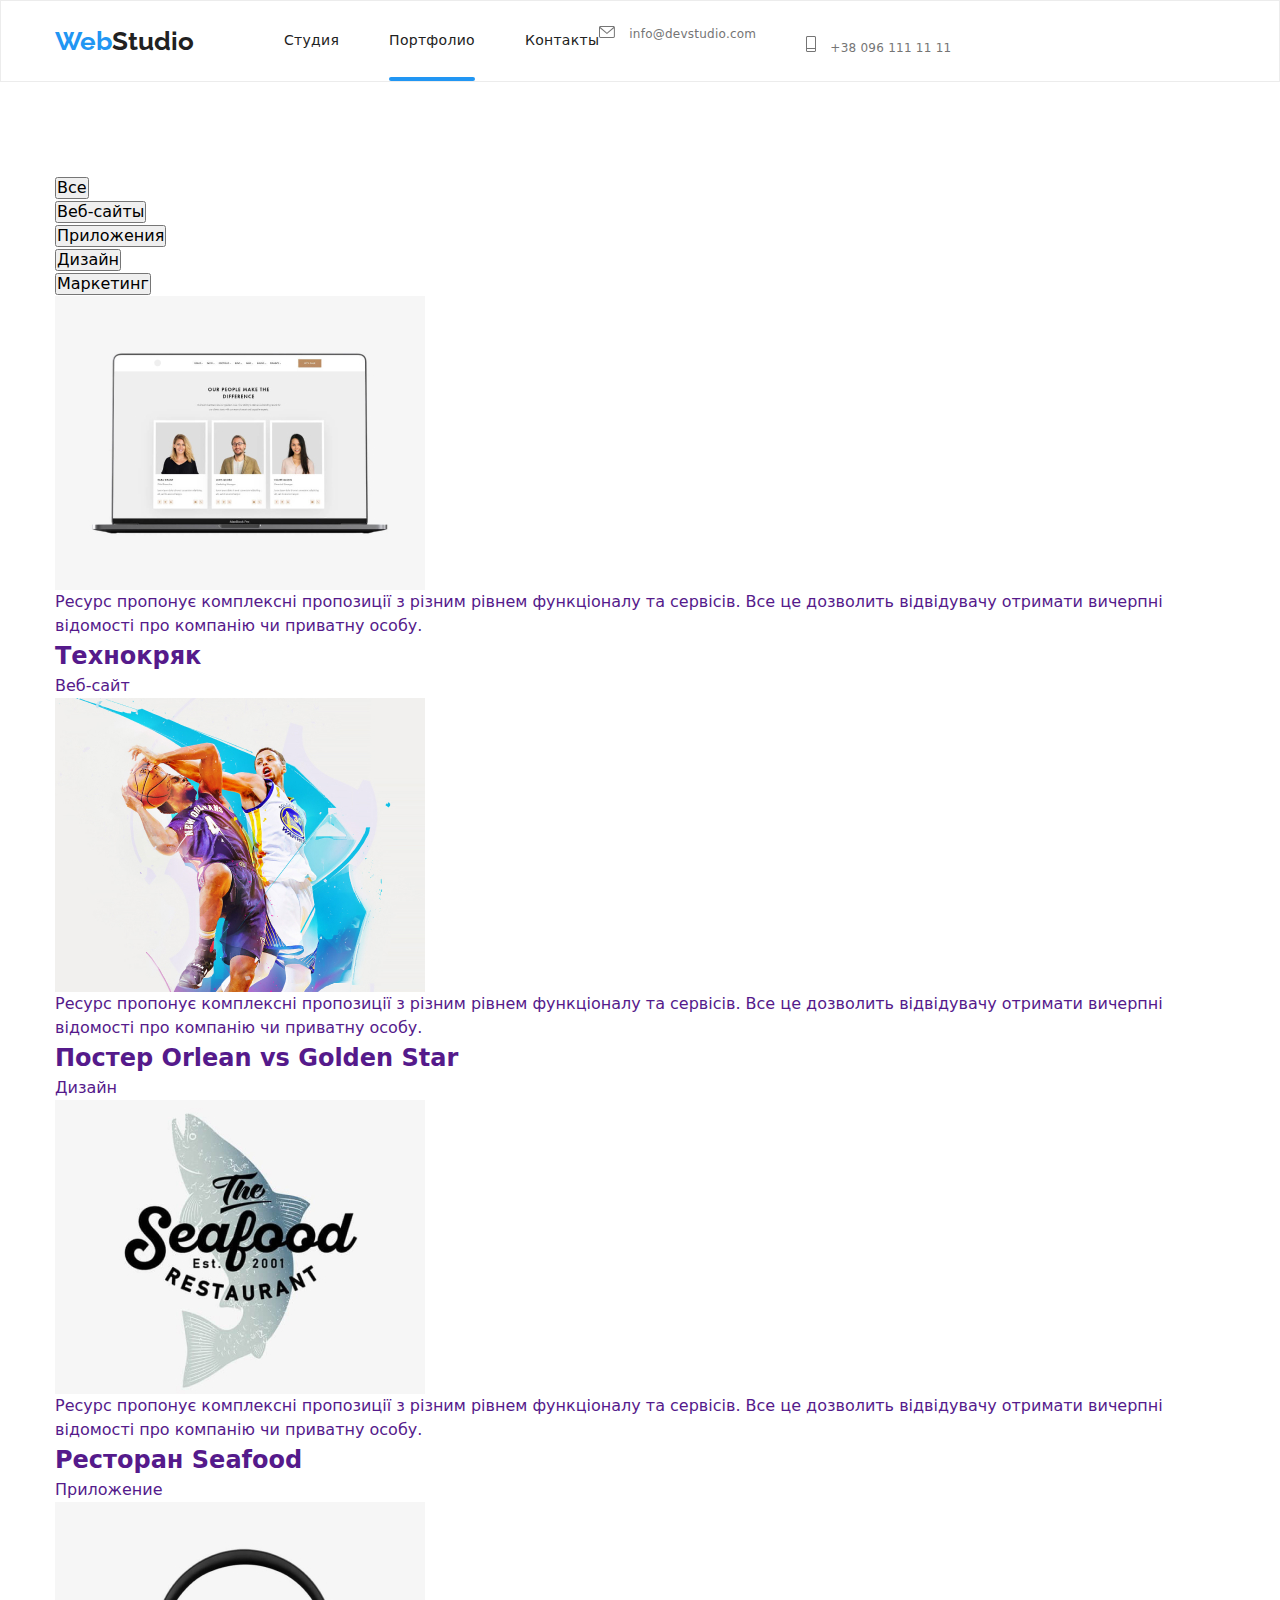
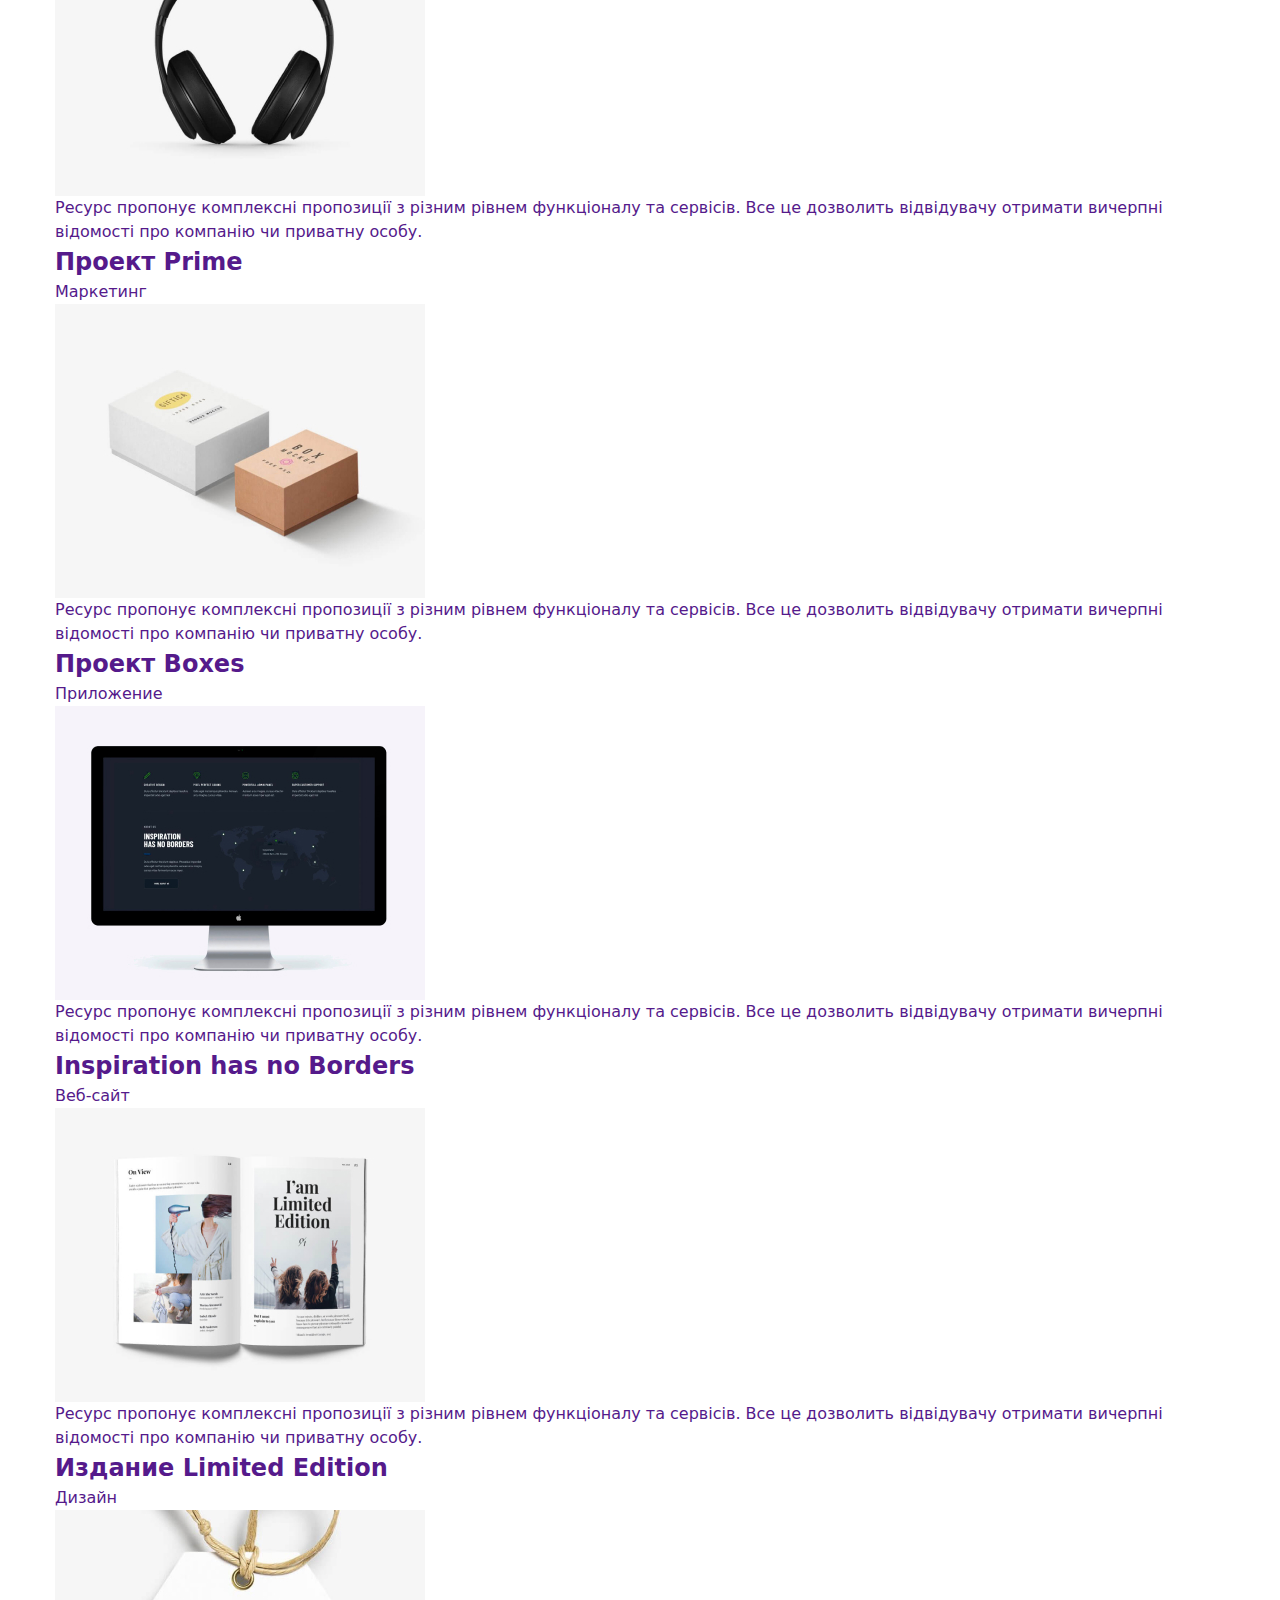
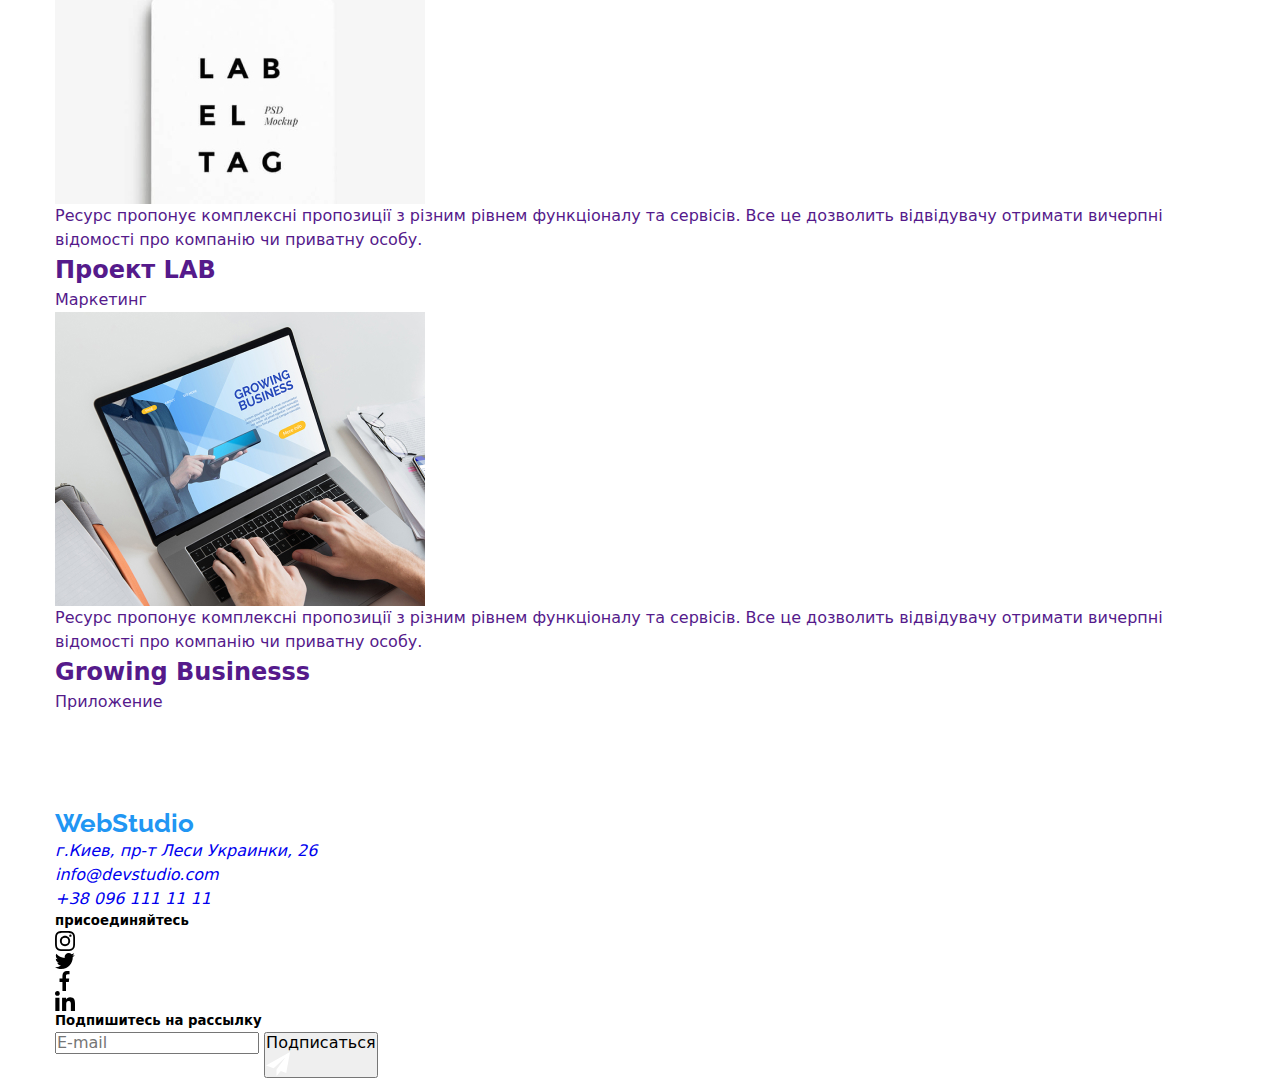
==== portfolio.html @ 2e156f93 "ДЗ №8" ====
<!DOCTYPE html>
<html lang="ru">
<meta charset="UTF-8" />
<meta http-equiv="X-UA-Compatible" content="IE=edge" />
<meta name="viewport" content="width=device-width, initial-scale=1.0" />
<title>Document</title>
<link rel="stylesheet" href="./css/reset.css" />
<link href="https://fonts.googleapis.com/css2?family=Raleway:wght@700&family=Roboto:wght@400;500;700;900&display=swap"
  rel="stylesheet">
<link rel="stylesheet" href="https://cdnjs.cloudflare.com/ajax/libs/modern-normalize/1.1.0/modern-normalize.min.css" />
<link rel="stylesheet" href="./css/main.min.css">
<link rel="stylesheet" href="./css/styles.css" />
</head>

<body>
  <!-- Шапка сайта -->
  <header class="page-header">
    <div class="container page-header-container">
      <nav class="main-nav">
        <a href="index.html" class="logo" lang="en">Web<span class="logo__second-part">Studio</span></a>
        <ul class="site-nav">
          <li class="site-nav__item">
            <a href="./index.html" class="site-nav__link ">Студия</a>
          </li>
          <li class="site-nav__item">
            <a href="./portfolio.html" class="site-nav__link site-nav__link-current">Портфолио</a>
          </li>
          <li class="site-nav__item">
            <a href="./contact.html" class="site-nav__link">Контакты
            </a>
          </li>
        </ul>
      </nav>
      <ul class="contacts-header">
        <li class="contacts-header__item">
          <a href="mailto:nfo@devstudio.com" class="contacts-header__link">
            <svg class="contacts-header__icon" width="16" height="12">
              <use href="./images/svg/mail.svg#icon-mail"></use>
            </svg>
            info@devstudio.com</a>
        </li>
        <li class="contacts-header__item">
          <a href="tel:+380961111111" class="contacts-header__link"><svg class="contacts-header__icon" width="10"
              height="16">
              <use href="./images/svg/tel.svg#icon-tel"></use>
            </svg>
            +38 096 111 11 11</a>
        </li>
      </ul>
    </div>
  </header>

  <main>
    <!-- Портфолио -->
    <section class="section">
      <div class="container">
        <h1 class="visually-hidden">портфолио</h1>
        <ul class="button">
          <li class="content"><button type="button">Все</button></li>
          <li class="content"><button type="button">Веб-сайты</button></li>
          <li class="content"><button type="button">Приложения </button></li>
          <li class="content"><button type="button">Дизайн</button></li>
          <li class="content"><button type="button">Маркетинг</button></li>
        </ul>

        <ul class="picture-nav">
          <li class="item-nav">
            <a href="" class="link wrap">
              <div class="box-wrap">
                <img src="./images/portfolio/tehnokrak.jpg" alt="технокряк" width="370" />
                <p class="text-wrap">Ресурс пропонує комплексні пропозиції
                  з різним рівнем функціоналу
                  та сервісів. Все це дозволить
                  відвідувачу отримати вичерпні
                  відомості про компанію чи приватну особу.</p>
              </div>

              <div class="text-box">
                <h2 class="headin">Технокряк</h2>
                <p class="text">Веб-сайт</p>
              </div>
            </a>
          </li>
          <li class="item-nav">
            <a href="" class="link wrap">
              <div class="box-wrap">
                <img src="./images/portfolio/poster.jpg" alt="Постер New Orlean vs Golden Star" width="370"
                  height="294" />
                <p class="text-wrap">Ресурс пропонує комплексні пропозиції
                  з різним рівнем функціоналу
                  та сервісів. Все це дозволить
                  відвідувачу отримати вичерпні
                  відомості про компанію чи приватну особу.</p>
              </div>
              <div class="text-box">
                <h2 class="headin">Постер <span lang="en">Orlean vs Golden Star</span></h2>
                <p class="text">Дизайн</p>
              </div>
            </a>
          </li>
          <li class="item-nav">
            <a href="" class="link wrap">
              <div class="box-wrap">
                <img src="./images/portfolio/seafood.jpg" alt="Ресторан Seafood" width="370" height="294" />
                <p class="text-wrap">Ресурс пропонує комплексні пропозиції
                  з різним рівнем функціоналу
                  та сервісів. Все це дозволить
                  відвідувачу отримати вичерпні
                  відомості про компанію чи приватну особу.</p>
              </div>
              <div class="text-box">
                <h2 class="headin">Ресторан <span lang="en"> Seafood</span></h2>
                <p class="text">Приложение</p>
              </div>
            </a>
          </li>
          <li class="item-nav">
            <a href="" class="link wrap">
              <div class="box-wrap">
                <img src="./images/portfolio/prime.jpg" alt="Проект Prime" width="370" height="294" />
                <p class="text-wrap">Ресурс пропонує комплексні пропозиції
                  з різним рівнем функціоналу
                  та сервісів. Все це дозволить
                  відвідувачу отримати вичерпні
                  відомості про компанію чи приватну особу.</p>
              </div>
              <div class="text-box">
                <h2 class="headin">Проект <span lang="en">Prime</span></h2>
                <p class="text">Маркетинг</p>
              </div>
            </a>
          </li>
          <li class="item-nav">
            <a href="" class="link wrap">
              <div class="box-wrap">
                <img src="./images/portfolio/boxes.jpg" alt="Проект Boxes" width="370" height="294" />
                <p class="text-wrap">Ресурс пропонує комплексні пропозиції
                  з різним рівнем функціоналу
                  та сервісів. Все це дозволить
                  відвідувачу отримати вичерпні
                  відомості про компанію чи приватну особу.</p>
              </div>
              <div class="text-box">
                <h2 class="headin">Проект <span lang="en">Boxes</span></h2>
                <p class="text">Приложение</p>
              </div>
            </a>
          </li>
          <li class="item-nav">
            <a href="" class="link wrap">
              <div class="box-wrap">
                <img src="./images/portfolio/borders.jpg" alt="Inspiration has no Borders" width="370" height="294" />
                <p class="text-wrap">Ресурс пропонує комплексні пропозиції
                  з різним рівнем функціоналу
                  та сервісів. Все це дозволить
                  відвідувачу отримати вичерпні
                  відомості про компанію чи приватну особу.</p>
              </div>
              <div class="text-box">
                <h2 lang="en" class="headin">Inspiration has no Borders</h2>
                <p class="text">Веб-сайт</p>
              </div>
            </a>
          </li>
          <li class="item-nav">
            <a href="" class="link wrap">
              <div class="box-wrap">
                <img src="./images/portfolio/limited.jpg" alt="Издание Limited Edition" width="370" height="294" />
                <p class="text-wrap">Ресурс пропонує комплексні пропозиції
                  з різним рівнем функціоналу
                  та сервісів. Все це дозволить
                  відвідувачу отримати вичерпні
                  відомості про компанію чи приватну особу.</p>
              </div>
              <div class="text-box">
                <h2 class="headin">Издание <span lang="en">Limited Edition</span></h2>
                <p class="text">Дизайн</p>
              </div>
            </a>
          </li>
          <li class="item-nav">
            <a href="" class="link wrap">
              <div class="box-wrap">
                <img src="./images/portfolio/lab.jpg" alt="Проект LAB" width="370" height="294" />
                <p class="text-wrap">Ресурс пропонує комплексні пропозиції
                  з різним рівнем функціоналу
                  та сервісів. Все це дозволить
                  відвідувачу отримати вичерпні
                  відомості про компанію чи приватну особу.</p>
              </div>
              <div class="text-box">
                <h2 class="headin">Проект <span lang="en">LAB</span></h2>
                <p class="text">Маркетинг</p>
              </div>
            </a>
          </li>
          <li class="item-nav">
            <a href="" class="link wrap">
              <div class="box-wrap">
                <img src=".//images/portfolio/busines.jpg" alt="Growing Business" width="370" height="294" />
                <p class="text-wrap">Ресурс пропонує комплексні пропозиції
                  з різним рівнем функціоналу
                  та сервісів. Все це дозволить
                  відвідувачу отримати вичерпні
                  відомості про компанію чи приватну особу.</p>
              </div>
              <div class="text-box">
                <h2 lang="en" class="headin">Growing Businesss</h2>
                <p class="text">Приложение</p>
              </div>
            </a>
          </li>
        </ul>
      </div>
    </section>
  </main>
  <!-- Футер -->
  <footer>
    <div class="container footer">
      <div class="footer-address">
        <a href="index.html" lang="en" class="logo footer">Web<span>Studio</span></a>
        <address class="box">
          <ul class="footer links">
            <li>
              <a href="https://goo.gl/maps/cpqFAesq7dwUJxLUA" target="_blank" rel="noopener noreferrer" class="link">
                <span class="adress">
                  г.Киев, пр-т Леси Украинки, 26</span>
              </a>
            </li>
            <li class="mail">
              <a href="mailto:nfo@devstudio.com" class="link">info@devstudio.com</a>
            </li>
            <li>
              <a href="tel:+380961111111" class="link">+38 096 111 11 11</a>
            </li>
          </ul>
        </address>
      </div>

      <div class="footer-social">
        <h5 class="footer-title">присоединяйтесь</h5>
        <ul class="soclist">
          <li class="socitem">
            <a class=soclink>
              <svg class="socicon" width="20" height="20">
                <use href="./images/svg/Links.svg#icon-instagram-2"></use>
              </svg>
            </a>
          </li>
          <li class="socitem">
            <a class=soclink>
              <svg class="socicon" width="20" height="20">
                <use href="./images/svg/Links.svg#icon-Vector-1"></use>
              </svg>
            </a>
          </li>
          <li class="socitem">
            <a class=soclink>
              <svg class="socicon" width="20" height="20">
                <use href="./images/svg/Links.svg#icon-Vector"></use>
              </svg>
            </a>
          </li>
          <li class="socitem">
            <a class=soclink>
              <svg class="socicon" width="20" height="20">
                <use href="./images/svg/Links.svg#icon-linkedin-1"></use>
              </svg>
            </a>
          </li>
        </ul>
      </div>
      <div class="footer-form">
        <h5 class="footer-title">Подпишитесь на рассылку</h5>
        <form class="online-form">
          <input type="text" placeholder="E-mail" name="online-name" class="online-input" />
          <button type="submit" class="online-button">
            Подписаться
            <svg class="online-icon" width="24" height="24">
              <use href="./images/svg/icon send .svg#icon-send"></use>
            </svg>
          </button>
        </form>
      </div>
    </div>
  </footer>
</body>

</html>
---- css/main.min.css ----
:root{--primary-text-color: #757575;--title-text-color: #212121;--accent-color: #2196f3;--primary-white-color: #ffffff;--background-color: #2f303a;--icon-color: #afb1b8;--background-feature: #f5f4fa}.visually-hidden{position:absolute;width:1px;height:1px;padding:0;margin:-1px;overflow:hidden;clip:rect(0, 0, 0, 0);white-space:nowrap;border:0}.section{padding:94px 0;margin-right:auto;margin-left:auto}@media(max-width: 1199px){.section-works{display:none}}.container{padding-left:15px;padding-right:15px;margin-left:auto;margin-right:auto}@media screen and (min-width: 480px){.container{width:480px}}@media screen and (min-width: 768px){.container{width:768px}}@media screen and (min-width: 1200px){.container{width:1200px}}.contacts-header__link{display:block;color:var(--primary-text-color);font-size:12px;font-weight:500;line-height:1.14;letter-spacing:.02em}.contacts-header__link:hover,.contacts-header__link:focus{color:var(--accent-color)}.contacts-header__link{transition:color 250ms cubic-bezier(0.4, 0, 0.2, 1)}.contacts-header__link{transition:color 250ms cubic-bezier(0.4, 0, 0.2, 1)}.contacts-header{display:flex}@media(max-width: 1199px){.contacts-header{display:block;margin-left:auto;align-items:center}}@media(max-width: 767px){.contacts-header{display:none}}@media(min-width: 767px){.contacts-header__item+.contacts-header__item{margin-top:10px}}@media(min-width: 1199px){.contacts-header__item+.contacts-header__item{margin-left:50px}}.contacts-header__icon{display:inline-block;margin-right:10px;fill:currentColor}.site-nav{display:flex;margin-left:90px}@media(max-width: 767px){.site-nav{display:none}}.site-nav__link{position:relative}.site-nav__item+.site-nav__item{margin-left:50px}.site-nav__link-current{color:var(--accent-color)}.site-nav__link-current::after{position:absolute;display:block;content:"";width:100%;height:4px;top:76px;bottom:-1px;background-color:var(--accent-color);border-radius:2px}.site-nav__link{display:block;padding-top:32px;padding-bottom:32px;color:var(--title-text-color);font-size:14px;font-weight:500;line-height:1.14;letter-spacing:.02em;transition:color 250ms cubic-bezier(0.4, 0, 0.2, 1)}.site-nav__link:hover,.site-nav__link:focus{color:var(--accent-color)}.page-header{border-bottom:1px;border:1px solid #ececec}.page-header-container{display:flex;align-items:center}.main-nav{display:flex;align-items:center}.logo{color:var(--accent-color);font-family:raleway,sans-serif;font-size:26px;font-weight:700;line-height:1.19}.logo:hover{color:var(--accent-color)}.logo__second-part{color:var(--title-text-color)}.hero{text-align:center;padding:200px 0;background:#2f303a;max-width:1600px;min-height:600px;margin-left:auto;margin-right:auto;background-image:linear-gradient(to right, rgba(47, 48, 58, 0.4), rgba(47, 48, 58, 0.4)),url(../images/header.jpg);background-repeat:no-repeat;background-position:center}.hero__title{max-width:650px;color:var(--primary-white-color);font-size:44px;font-weight:900;line-height:1.36;text-align:center;letter-spacing:.06em;text-transform:uppercase;margin:0 auto}.hero__button{border-radius:4px;padding:10px 32px;color:var(--primary-white-color);font-size:16px;font-weight:700;line-height:1.87;letter-spacing:.06em;background-color:var(--accent-color);margin-top:30px;transition:background-color 250ms cubic-bezier(0.4, 0, 0.2, 1)}.hero__button:hover{background-color:#188ce8}@media screen and (min-width: 768px){.feature-list{display:flex;flex-wrap:wrap;margin:-15px;height:120px}}@media screen and (min-width: 1200px){.feature-list{margin:-15px}}.feature-list__item{text-align:center}@media screen and (max-width: 767px){.feature-list__item:nth-child(4n){margin-right:0}}@media screen and (min-width: 768px){.feature-list__item{flex-basis:calc((100% - 60px)/2);height:120px;margin:15px}}@media screen and (min-width: 1200px){.feature-list__item{flex-basis:calc((100% - 120px)/4);height:120px;margin:15px}}@media screen and (max-width: 767px){.feature-list__item{height:120px;margin-bottom:56px}}.feature-list__picture{display:flex;justify-content:center;align-items:center;background-color:#f5f4fa;border-radius:4px;height:120px}.feature-list__svg{margin:0 auto;justify-content:center}.feature-list__title{color:var(--title-text-color);font-size:14px;font-weight:700;line-height:1.14;text-transform:uppercase;margin-bottom:10px}.feature-list__text{font-size:12px;font-weight:400;line-height:1.71}.item-section{display:flex}.item-section .image{margin-right:30px}.item-section .image:nth-child(3n){margin-right:0}.img-text{position:relative;display:flex;justify-content:center;align-items:center}.img-title{display:flex;align-items:center;justify-content:center;position:absolute;width:100%;height:70px;background-color:rgba(47,48,58,.8);font-size:14px;font-weight:700;line-height:1.14;text-align:center;text-transform:uppercase;color:var(--primary-white-color);bottom:0}/*# sourceMappingURL=main.min.css.map */
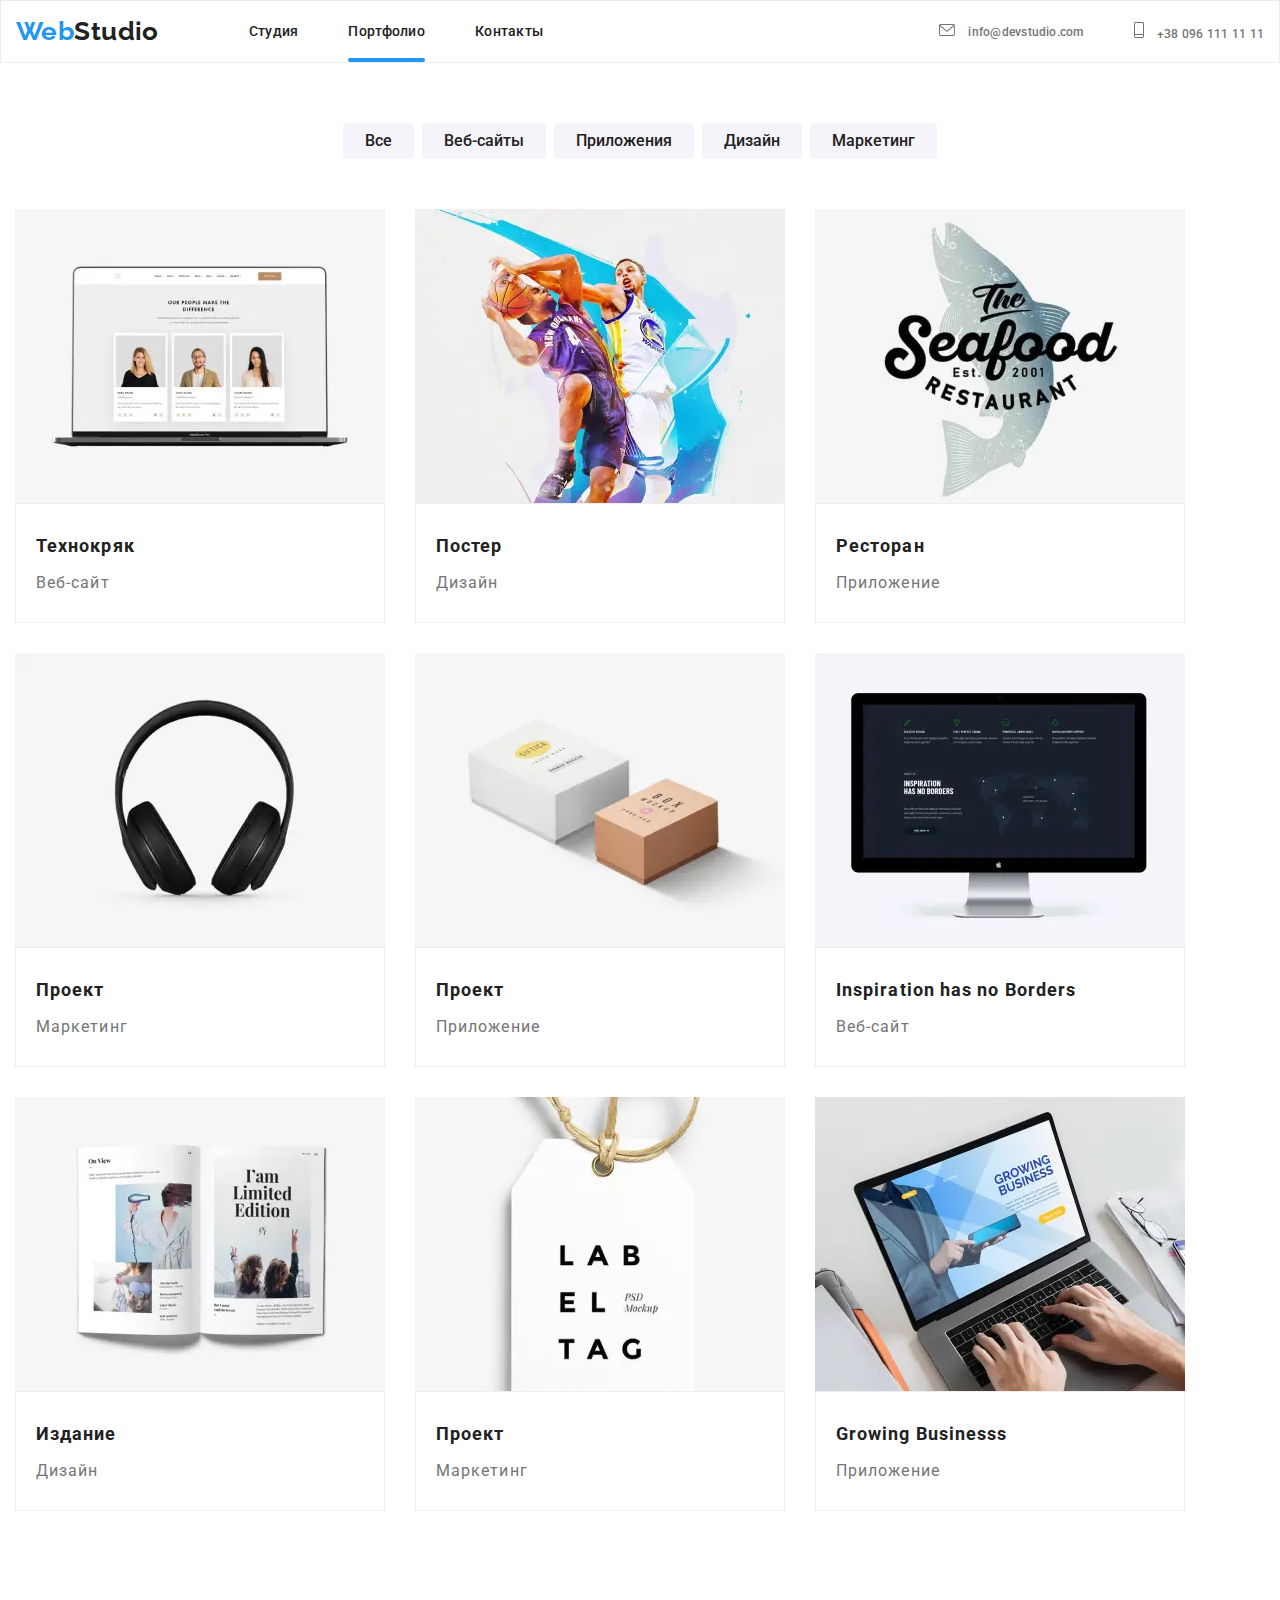
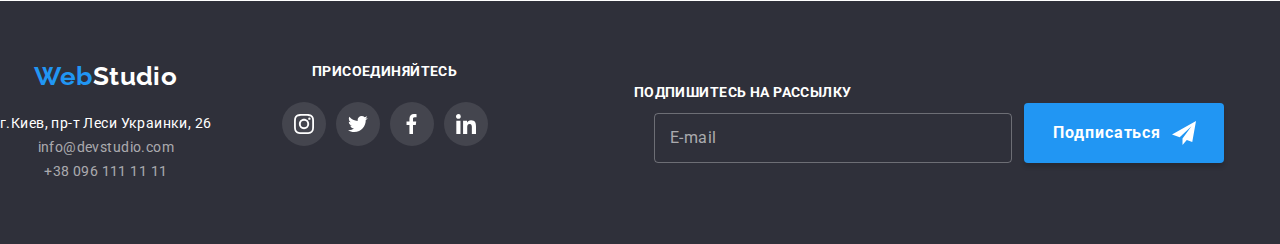
==== commit 89ef2ec9: "ДЗ №8" ====
--- a/portfolio.html
+++ b/portfolio.html
@@ -31,6 +31,11 @@
           </li>
         </ul>
       </nav>
+      <button type="button" class="mobile-menu-open" data-menu-open>
+        <svg class="mobile-menu-open__icon" width="40" height="40">
+          <use href="./images/svg/sprite modal.svg#burger-icon"></use>
+        </svg>
+      </button>
       <ul class="contacts-header">
         <li class="contacts-header__item">
           <a href="mailto:nfo@devstudio.com" class="contacts-header__link">
@@ -48,6 +53,44 @@
         </li>
       </ul>
     </div>
+    <div class="mobile-menu" data-menu>
+      <div class="container mobile-menu__container">
+        <button class="mobile-menu__close-btn" data-menu-close>
+          <svg class="mobile-menu__close-icon" width="19" height="19">
+            <use href="./images/svg/close.svg#icon-Vector-1"></use>
+          </svg>
+        </button>
+        <ul class="mobile-menu__title">
+          <li class="mobile-menu__item">
+            <a href="./index.html" class="mobile-menu__link">Студия</a>
+          </li>
+          <li class="mobile-menu__item">
+            <a href="./portfolio.html" class="mobile-menu__link mobile-menu__link-current">Портфолио</a>
+          </li>
+          <li class="mobile-menu__item">
+            <a href="./contact.html" class="mobile-menu__link">Контакты
+            </a>
+          </li>
+        </ul>
+        <ul class="mobile-menu__contacts">
+          <li class="mobile-menu__tel">
+            <a href="tel:+380961111111" class="mobile-menu__link mobile-menu__link-tel">+38 096 111 11
+              11</a>
+          </li>
+          <li class="mobile-menu__mail">
+            <a href="mailto:nfo@devstudio.com" class="mobile-menu__link mobile-menu__link-mail">nfo@devstudio.com</a>
+          </li>
+          <ul class="social-menu">
+            <li class="social-menu__item social-menu__item-border"><a href="" class="social-menu__link">Instagram</a>
+            </li>
+            <li class="social-menu__item social-menu__item-border"><a href="" class="social-menu__link">Twitter</a></li>
+            <li class="social-menu__item social-menu__item-border"><a href="" class="social-menu__link">Facebook</a>
+            </li>
+            <li class="social-menu__item"><a href="" class="social-menu__link">Linkedin</a></li>
+          </ul>
+        </ul>
+      </div>
+    </div>
   </header>
 
   <main>
@@ -67,7 +110,28 @@
           <li class="item-nav">
             <a href="" class="link wrap">
               <div class="box-wrap">
-                <img src="./images/portfolio/tehnokrak.jpg" alt="технокряк" width="370" />
+                <picture>
+                  <source
+                    srcset="./images/portfolio/desktop/webp/tehno-desk.webp 1x, ./images/portfolio/desktop/webp/tehno-desk@2x.webp 2x"
+                    media="(min-width: 1200px)" type="image/webp" />
+                  <source
+                    srcset="./images/portfolio/desktop/tehno-desk.jpg 1x, ./images/portfolio/desktop/webp/tehno-desk@2x.jpg 2x"
+                    media="(min-width: 1200px)" />
+                  <source
+                    srcset="./images/portfolio/tab/webp/tehno-tab.webp 1x, ./images/portfolio/tab/webp/tehno-tab@2x.webp 2x"
+                    media="(min-width: 768px)" type="image/webp" />
+                  <source
+                    srcset="./images/portfolio/tab/webp/tehno-tab.jpg 1x, ./images/portfolio/tab/webp/tehno-tab@2x.jpg 2x"
+                    media="(min-width: 768px)" />
+                  <source
+                    srcset="./images/portfolio/mob/webp/tehnokrak-mob.webp, .images/portfolio/mob/webp/tehnokrak-mob@2x.webp "
+                    media="(max-width: 767px)" type="image/webp" />
+                  <source
+                    srcset="./images/portfolio/mob/tehnokrak-mob.jpg, ./images/portfolio/mob/tehnokrak-mob@2x.jpg "
+                    media="(max-width: 767px)" />
+                  <img src="./images/portfolio/tehnokrak.jpg" alt="технокряк" />
+                </picture>
+
                 <p class="text-wrap">Ресурс пропонує комплексні пропозиції
                   з різним рівнем функціоналу
                   та сервісів. Все це дозволить
@@ -84,8 +148,27 @@
           <li class="item-nav">
             <a href="" class="link wrap">
               <div class="box-wrap">
-                <img src="./images/portfolio/poster.jpg" alt="Постер New Orlean vs Golden Star" width="370"
-                  height="294" />
+                <picture>
+                  <source
+                    srcset="./images/portfolio/desktop/webp/star-desk.webp 1x, ./images/portfolio/desktop/webp/star-desk@2x.webp 2x"
+                    media="(min-width: 1200px)" type="image/webp" />
+                  <source
+                    srcset="./images/portfolio/desktop/star-desk.jpg 1x, ./images/portfolio/desktop/webp/star-desk@2x.jpg 2x"
+                    media="(min-width: 1200px)" />
+                  <source
+                    srcset="./images/portfolio/tab/webp/star-tab.webp 1x, ./images/portfolio/tab/webp/star-tab@2x.webp 2x"
+                    media="(min-width: 768px)" type="image/webp" />
+                  <source
+                    srcset="./images/portfolio/tab/webp/star-tab.jpg 1x, ./images/portfolio/tab/webp/star-tab@2x.jpg 2x"
+                    media="(min-width: 768px)" />
+                  <source <source
+                    srcset="./images/portfolio/mob/webp/poster-mob.webp, .images/portfolio/mob/webp/poster-mob@2x.webp "
+                    media="(max-width: 767px)" type="image/webp" />
+                  <source srcset="./images/portfolio/poster-mob.jpg, ./images/portfolio/poster-mob@2x.jpg "
+                    media="(max-width: 767px)" />
+                  <img src="./images/portfolio/poster.jpg" alt="Постер New Orlean vs Golden Star" />
+                </picture>
+
                 <p class="text-wrap">Ресурс пропонує комплексні пропозиції
                   з різним рівнем функціоналу
                   та сервісів. Все це дозволить
@@ -101,7 +184,27 @@
           <li class="item-nav">
             <a href="" class="link wrap">
               <div class="box-wrap">
-                <img src="./images/portfolio/seafood.jpg" alt="Ресторан Seafood" width="370" height="294" />
+                <picture>
+                  <source
+                    srcset="./images/portfolio/desktop/webp/seafood-desk.webp 1x, ./images/portfolio/desktop/webp/seafood-desk@2x.webp 2x"
+                    media="(min-width: 1200px)" type="image/webp" />
+                  <source
+                    srcset="./images/portfolio/desktop/seafood-desk.jpg 1x, ./images/portfolio/desktop/webp/seafood-desk@2x.jpg 2x"
+                    media="(min-width: 1200px)" />
+                  <source
+                    srcset="./images/portfolio/tab/webp/seafood-tab.webp 1x, ./images/portfolio/tab/webp/seafood-tab@2x.webp 2x"
+                    media="(min-width: 768px)" type="image/webp" />
+                  <source
+                    srcset="./images/portfolio/tab/webp/seafood-tab.jpg 1x, ./images/portfolio/tab/webp/seafood-tab@2x.jpg 2x"
+                    media="(min-width: 768px)" />
+                  <source
+                    srcset="./images/portfolio/mob/webp/seafood-mob.webp, .images/portfolio/mob/webp/seafood-mob@2x.webp "
+                    media="(max-width: 767px)" type="image/webp" />
+                  <source srcset="./images/portfolio/seafood-mob.jpg, ./images/portfolio/seafood-mob@2x.jpg "
+                    media="(max-width: 767px)" />
+                  <img src="./images/portfolio/seafood.jpg" alt="Ресторан Seafood" />
+                </picture>
+
                 <p class="text-wrap">Ресурс пропонує комплексні пропозиції
                   з різним рівнем функціоналу
                   та сервісів. Все це дозволить
@@ -117,7 +220,27 @@
           <li class="item-nav">
             <a href="" class="link wrap">
               <div class="box-wrap">
-                <img src="./images/portfolio/prime.jpg" alt="Проект Prime" width="370" height="294" />
+                <picture>
+                  <source
+                    srcset="./images/portfolio/desktop/webp/prime-desk.webp 1x, ./images/portfolio/desktop/webp/prime-desk@2x.webp 2x"
+                    media="(min-width: 1200px)" type="image/webp" />
+                  <source
+                    srcset="./images/portfolio/desktop/prime-desk.jpg 1x, ./images/portfolio/desktop/webp/prime-desk@2x.jpg 2x"
+                    media="(min-width: 1200px)" />
+                  <source
+                    srcset="./images/portfolio/tab/webp/prime-tab.webp 1x, ./images/portfolio/tab/webp/prime-tab@2x.webp 2x"
+                    media="(min-width: 768px)" type="image/webp" />
+                  <source
+                    srcset="./images/portfolio/tab/webp/prime-tab.jpg 1x, ./images/portfolio/tab/webp/prime-tab@2x.jpg 2x"
+                    media="(min-width: 768px)" />
+                  <source
+                    srcset="./images/portfolio/mob/webp/prime-mob.webp, .images/portfolio/mob/webp/prime-mob@2x.webp "
+                    media="(max-width: 767px)" type="image/webp" />
+                  <source srcset="./images/portfolio/prime-mob.jpg, ./images/portfolio/prime-mob@2x.jpg "
+                    media="(max-width: 767px)" />
+                  <img src="./images/portfolio/prime.jpg" alt="Проект Prime" />
+                </picture>
+
                 <p class="text-wrap">Ресурс пропонує комплексні пропозиції
                   з різним рівнем функціоналу
                   та сервісів. Все це дозволить
@@ -133,7 +256,27 @@
           <li class="item-nav">
             <a href="" class="link wrap">
               <div class="box-wrap">
-                <img src="./images/portfolio/boxes.jpg" alt="Проект Boxes" width="370" height="294" />
+                <picture>
+                  <source
+                    srcset="./images/portfolio/desktop/webp/boxes-desk.webp 1x, ./images/portfolio/desktop/webp/boxes-desk@2x.webp 2x"
+                    media="(min-width: 1200px)" type="image/webp" />
+                  <source
+                    srcset="./images/portfolio/desktop/boxes-desk.jpg 1x, ./images/portfolio/desktop/webp/boxes-desk@2x.jpg 2x"
+                    media="(min-width: 1200px)" />
+                  <source
+                    srcset="./images/portfolio/tab/webp/boxes-tab.webp 1x, ./images/portfolio/tab/webp/boxes-tab@2x.webp 2x"
+                    media="(min-width: 768px)" type="image/webp" />
+                  <source
+                    srcset="./images/portfolio/tab/webp/boxes-tab.jpg 1x, ./images/portfolio/tab/webp/boxes-tab@2x.jpg 2x"
+                    media="(min-width: 768px)" />
+                  <source
+                    srcset="./images/portfolio/mob/webp/boxes-mob.webp, .images/portfolio/mob/webp/boxes-mob@2x.webp "
+                    media="(max-width: 767px)" type="image/webp" />
+                  <source srcset="./images/portfolio/boxes-mob.jpg, ./images/portfolio/boxes-mob@2x.jpg "
+                    media="(max-width: 767px)" />
+                  <img src="./images/portfolio/boxes.jpg" alt="Проект Boxes" />
+                </picture>
+
                 <p class="text-wrap">Ресурс пропонує комплексні пропозиції
                   з різним рівнем функціоналу
                   та сервісів. Все це дозволить
@@ -149,7 +292,27 @@
           <li class="item-nav">
             <a href="" class="link wrap">
               <div class="box-wrap">
-                <img src="./images/portfolio/borders.jpg" alt="Inspiration has no Borders" width="370" height="294" />
+                <picture>
+                  <source
+                    srcset="./images/portfolio/desktop/webp/borders-desk.webp 1x, ./images/portfolio/desktop/webp/borders-desk@2x.webp 2x"
+                    media="(min-width: 1200px)" type="image/webp" />
+                  <source
+                    srcset="./images/portfolio/desktop/borders-desk.jpg 1x, ./images/portfolio/desktop/webp/borders-desk@2x.jpg 2x"
+                    media="(min-width: 1200px)" />
+                  <source
+                    srcset="./images/portfolio/tab/webp/borders-tab.webp 1x, ./images/portfolio/tab/webp/borders-tab@2x.webp 2x"
+                    media="(min-width: 768px)" type="image/webp" />
+                  <source
+                    srcset="./images/portfolio/tab/webp/borders-tab.jpg 1x, ./images/portfolio/tab/webp/borders-tab@2x.jpg 2x"
+                    media="(min-width: 768px)" />
+                  <source
+                    srcset="./images/portfolio/mob/webp/borders-mob.webp, .images/portfolio/mob/webp/borders-mob@2x.webp"
+                    media="(max-width: 767px)" type="image/webp" />
+                  <source srcset="./images/portfolio/borders-mob.jpg, ./images/portfolio/borders-mob@2x.jpg "
+                    media="(max-width: 767px)" />
+                  <img src="./images/portfolio/borders.jpg" alt="Inspiration has no Borders" />
+                </picture>
+
                 <p class="text-wrap">Ресурс пропонує комплексні пропозиції
                   з різним рівнем функціоналу
                   та сервісів. Все це дозволить
@@ -165,7 +328,27 @@
           <li class="item-nav">
             <a href="" class="link wrap">
               <div class="box-wrap">
-                <img src="./images/portfolio/limited.jpg" alt="Издание Limited Edition" width="370" height="294" />
+                <picture>
+                  <source
+                    srcset="./images/portfolio/desktop/webp/edition-desk.webp 1x, ./images/portfolio/desktop/webp/edition-desk@2x.webp 2x"
+                    media="(min-width: 1200px)" type="image/webp" />
+                  <source
+                    srcset="./images/portfolio/desktop/edition-desk.jpg 1x, ./images/portfolio/desktop/webp/edition-desk@2x.jpg 2x"
+                    media="(min-width: 1200px)" />
+                  <source
+                    srcset="./images/portfolio/tab/webp/edition-tab.webp 1x, ./images/portfolio/tab/webp/edition-tab@2x.webp 2x"
+                    media="(min-width: 768px)" type="image/webp" />
+                  <source
+                    srcset="./images/portfolio/tab/webp/edition-tab.jpg 1x, ./images/portfolio/tab/webp/edition-tab@2x.jpg 2x"
+                    media="(min-width: 768px)" />
+                  <source
+                    srcset="./images/portfolio/mob/webp/limited-mob.webp, .images/portfolio/mob/webp/limited-mob@2x.webp"
+                    media="(max-width: 767px)" type="image/webp" />
+                  <source srcset="./images/portfolio/limited-mob.jpg, ./images/portfolio/limited-mob@2x.jpg "
+                    media="(max-width: 767px)" />
+                  <img src="./images/portfolio/limited.jpg" alt="Издание Limited Edition" />
+                </picture>
+
                 <p class="text-wrap">Ресурс пропонує комплексні пропозиції
                   з різним рівнем функціоналу
                   та сервісів. Все це дозволить
@@ -181,7 +364,26 @@
           <li class="item-nav">
             <a href="" class="link wrap">
               <div class="box-wrap">
-                <img src="./images/portfolio/lab.jpg" alt="Проект LAB" width="370" height="294" />
+                <picture>
+                  <source
+                    srcset="./images/portfolio/desktop/webp/lab-desk.webp 1x, ./images/portfolio/desktop/webp/lab-desk@2x.webp 2x"
+                    media="(min-width: 1200px)" type="image/webp" />
+                  <source
+                    srcset="./images/portfolio/desktop/lab-desk.jpg 1x, ./images/portfolio/desktop/webp/lab-desk@2x.jpg 2x"
+                    media="(min-width: 1200px)" />
+                  <source
+                    srcset="./images/portfolio/tab/webp/lab-tab.webp 1x, ./images/portfolio/tab/webp/lab-tab@2x.webp 2x"
+                    media="(min-width: 768px)" type="image/webp" />
+                  <source
+                    srcset="./images/portfolio/tab/webp/lab-tab.jpg 1x, ./images/portfolio/tab/webp/lab-tab@2x.jpg 2x"
+                    media="(min-width: 768px)" />
+                  <source srcset="./images/portfolio/mob/webp/lab-mob.webp, .images/portfolio/mob/webp/lab-mob@2x.webp"
+                    media="(max-width: 767px)" type="image/webp" />
+                  <source srcset="./images/portfolio/lab-mob.jpg, ./images/portfolio/lab-mob@2x.jpg "
+                    media="(max-width: 767px)" />
+                  <img src="./images/portfolio/lab.jpg" alt="Проект LAB" />
+                </picture>
+
                 <p class="text-wrap">Ресурс пропонує комплексні пропозиції
                   з різним рівнем функціоналу
                   та сервісів. Все це дозволить
@@ -197,7 +399,27 @@
           <li class="item-nav">
             <a href="" class="link wrap">
               <div class="box-wrap">
-                <img src=".//images/portfolio/busines.jpg" alt="Growing Business" width="370" height="294" />
+                <picture>
+                  <source
+                    srcset="./images/portfolio/desktop/webp/business-desk.webp 1x, ./images/portfolio/desktop/webp/business-desk@2x.webp 2x"
+                    media="(min-width: 1200px)" type="image/webp" />
+                  <source
+                    srcset="./images/portfolio/desktop/business-desk.jpg 1x, ./images/portfolio/desktop/webp/business-desk@2x.jpg 2x"
+                    media="(min-width: 1200px)" />
+                  <source
+                    srcset="./images/portfolio/tab/webp/business-tab.webp 1x, ./images/portfolio/tab/webp/business-tab@2x.webp 2x"
+                    media="(min-width: 768px)" type="image/webp" />
+                  <source
+                    srcset="./images/portfolio/tab/webp/business-tab.jpg 1x, ./images/portfolio/tab/webp/business-tab@2x.jpg 2x"
+                    media="(min-width: 768px)" />
+                  <source
+                    srcset="./images/portfolio/mob/webp/busines-mob.webp, .images/portfolio/mob/webp/busines-mob@2x.webp"
+                    media="(max-width: 767px)" type="image/webp" />
+                  <source srcset="./images/portfolio/busines-mob.jpg, ./images/portfolio/busines-mob@2x.jpg "
+                    media="(max-width: 767px)" />
+                  <img src=".//images/portfolio/busines.jpg" alt="Growing Business" />
+                </picture>
+
                 <p class="text-wrap">Ресурс пропонує комплексні пропозиції
                   з різним рівнем функціоналу
                   та сервісів. Все це дозволить
@@ -235,34 +457,34 @@
             </li>
           </ul>
         </address>
+
       </div>
-
       <div class="footer-social">
-        <h5 class="footer-title">присоединяйтесь</h5>
+        <b class="footer-title">присоединяйтесь</b>
         <ul class="soclist">
           <li class="socitem">
-            <a class=soclink>
+            <a class="soclink">
               <svg class="socicon" width="20" height="20">
                 <use href="./images/svg/Links.svg#icon-instagram-2"></use>
               </svg>
             </a>
           </li>
           <li class="socitem">
-            <a class=soclink>
+            <a class="soclink">
               <svg class="socicon" width="20" height="20">
                 <use href="./images/svg/Links.svg#icon-Vector-1"></use>
               </svg>
             </a>
           </li>
           <li class="socitem">
-            <a class=soclink>
+            <a class="soclink">
               <svg class="socicon" width="20" height="20">
                 <use href="./images/svg/Links.svg#icon-Vector"></use>
               </svg>
             </a>
           </li>
           <li class="socitem">
-            <a class=soclink>
+            <a class="soclink">
               <svg class="socicon" width="20" height="20">
                 <use href="./images/svg/Links.svg#icon-linkedin-1"></use>
               </svg>
@@ -271,9 +493,11 @@
         </ul>
       </div>
       <div class="footer-form">
-        <h5 class="footer-title">Подпишитесь на рассылку</h5>
+        <b class="footer-title">Подпишитесь на рассылку</b>
         <form class="online-form">
-          <input type="text" placeholder="E-mail" name="online-name" class="online-input" />
+          <label class="online-label">
+            <input type="email" placeholder="E-mail" name="email" class="online-input" />
+          </label>
           <button type="submit" class="online-button">
             Подписаться
             <svg class="online-icon" width="24" height="24">
@@ -282,8 +506,10 @@
           </button>
         </form>
       </div>
+
     </div>
   </footer>
+  <script src="./js/mobile-menu.js"></script>
 </body>
 
 </html>--- a/css/main.min.css
+++ b/css/main.min.css
@@ -1 +1 @@
-:root{--primary-text-color: #757575;--title-text-color: #212121;--accent-color: #2196f3;--primary-white-color: #ffffff;--background-color: #2f303a;--icon-color: #afb1b8;--background-feature: #f5f4fa}.visually-hidden{position:absolute;width:1px;height:1px;padding:0;margin:-1px;overflow:hidden;clip:rect(0, 0, 0, 0);white-space:nowrap;border:0}.section{padding:94px 0;margin-right:auto;margin-left:auto}@media(max-width: 1199px){.section-works{display:none}}.container{padding-left:15px;padding-right:15px;margin-left:auto;margin-right:auto}@media screen and (min-width: 480px){.container{width:480px}}@media screen and (min-width: 768px){.container{width:768px}}@media screen and (min-width: 1200px){.container{width:1200px}}.contacts-header__link{display:block;color:var(--primary-text-color);font-size:12px;font-weight:500;line-height:1.14;letter-spacing:.02em}.contacts-header__link:hover,.contacts-header__link:focus{color:var(--accent-color)}.contacts-header__link{transition:color 250ms cubic-bezier(0.4, 0, 0.2, 1)}.contacts-header__link{transition:color 250ms cubic-bezier(0.4, 0, 0.2, 1)}.contacts-header{display:flex}@media(max-width: 1199px){.contacts-header{display:block;margin-left:auto;align-items:center}}@media(max-width: 767px){.contacts-header{display:none}}@media(min-width: 767px){.contacts-header__item+.contacts-header__item{margin-top:10px}}@media(min-width: 1199px){.contacts-header__item+.contacts-header__item{margin-left:50px}}.contacts-header__icon{display:inline-block;margin-right:10px;fill:currentColor}.site-nav{display:flex;margin-left:90px}@media(max-width: 767px){.site-nav{display:none}}.site-nav__link{position:relative}.site-nav__item+.site-nav__item{margin-left:50px}.site-nav__link-current{color:var(--accent-color)}.site-nav__link-current::after{position:absolute;display:block;content:"";width:100%;height:4px;top:76px;bottom:-1px;background-color:var(--accent-color);border-radius:2px}.site-nav__link{display:block;padding-top:32px;padding-bottom:32px;color:var(--title-text-color);font-size:14px;font-weight:500;line-height:1.14;letter-spacing:.02em;transition:color 250ms cubic-bezier(0.4, 0, 0.2, 1)}.site-nav__link:hover,.site-nav__link:focus{color:var(--accent-color)}.page-header{border-bottom:1px;border:1px solid #ececec}.page-header-container{display:flex;align-items:center}.main-nav{display:flex;align-items:center}.logo{color:var(--accent-color);font-family:raleway,sans-serif;font-size:26px;font-weight:700;line-height:1.19}.logo:hover{color:var(--accent-color)}.logo__second-part{color:var(--title-text-color)}.hero{text-align:center;padding:200px 0;background:#2f303a;max-width:1600px;min-height:600px;margin-left:auto;margin-right:auto;background-image:linear-gradient(to right, rgba(47, 48, 58, 0.4), rgba(47, 48, 58, 0.4)),url(../images/header.jpg);background-repeat:no-repeat;background-position:center}.hero__title{max-width:650px;color:var(--primary-white-color);font-size:44px;font-weight:900;line-height:1.36;text-align:center;letter-spacing:.06em;text-transform:uppercase;margin:0 auto}.hero__button{border-radius:4px;padding:10px 32px;color:var(--primary-white-color);font-size:16px;font-weight:700;line-height:1.87;letter-spacing:.06em;background-color:var(--accent-color);margin-top:30px;transition:background-color 250ms cubic-bezier(0.4, 0, 0.2, 1)}.hero__button:hover{background-color:#188ce8}@media screen and (min-width: 768px){.feature-list{display:flex;flex-wrap:wrap;margin:-15px;height:120px}}@media screen and (min-width: 1200px){.feature-list{margin:-15px}}.feature-list__item{text-align:center}@media screen and (max-width: 767px){.feature-list__item:nth-child(4n){margin-right:0}}@media screen and (min-width: 768px){.feature-list__item{flex-basis:calc((100% - 60px)/2);height:120px;margin:15px}}@media screen and (min-width: 1200px){.feature-list__item{flex-basis:calc((100% - 120px)/4);height:120px;margin:15px}}@media screen and (max-width: 767px){.feature-list__item{height:120px;margin-bottom:56px}}.feature-list__picture{display:flex;justify-content:center;align-items:center;background-color:#f5f4fa;border-radius:4px;height:120px}.feature-list__svg{margin:0 auto;justify-content:center}.feature-list__title{color:var(--title-text-color);font-size:14px;font-weight:700;line-height:1.14;text-transform:uppercase;margin-bottom:10px}.feature-list__text{font-size:12px;font-weight:400;line-height:1.71}.item-section{display:flex}.item-section .image{margin-right:30px}.item-section .image:nth-child(3n){margin-right:0}.img-text{position:relative;display:flex;justify-content:center;align-items:center}.img-title{display:flex;align-items:center;justify-content:center;position:absolute;width:100%;height:70px;background-color:rgba(47,48,58,.8);font-size:14px;font-weight:700;line-height:1.14;text-align:center;text-transform:uppercase;color:var(--primary-white-color);bottom:0}/*# sourceMappingURL=main.min.css.map */+:root{--primary-text-color: #757575;--title-text-color: #212121;--accent-color: #2196f3;--primary-white-color: #ffffff;--background-color: #2f303a;--icon-color: #afb1b8;--background-feature: #f5f4fa}.visually-hidden{position:absolute;width:1px;height:1px;padding:0;margin:-1px;overflow:hidden;clip:rect(0, 0, 0, 0);white-space:nowrap;border:0}.section{padding:60px 0;margin-right:auto;margin-left:auto}@media(max-width: 1199px){.section-works{display:none}}.section-works{padding-bottom:94px}@media(min-width: 1199px){.section-feature{padding:94px 0}}@media(min-width: 1200px){.section-command{padding:94px 0}}@media(min-width: 1200px){.section.client{padding:94px 0}}body{color:var(--primary-text-color);font-family:roboto,sans-serif;letter-spacing:.03em;font-size:14px;font-weight:400}.container{padding-left:15px;padding-right:15px}@media screen and (min-width: 480px){.container .container{width:480px;margin-left:auto;margin-right:auto}}@media screen and (min-width: 768px){.container .container{width:768px}}@media screen and (min-width: 1200px){.container .container{width:1200px}}.backdrop{position:fixed;top:0;left:0;width:100%;height:100%;background-color:rgba(0,0,0,.2);opacity:1;transition:opacity 250ms cubic-bezier(0.4, 0, 0.2, 1),visibility 250ms cubic-bezier(0.4, 0, 0.2, 1)}.backdrop.is-hidden{opacity:0;pointer-events:none}.mobile-menu{position:fixed;width:100%;height:100%;z-index:1000;top:0;left:0;background-color:var(--primary-white-color);opacity:0;visibility:hidden;pointer-events:none;transition:opacity 250ms linear,visibility 250ms linear}@media screen and (min-width: 768px){.mobile-menu{display:none}}@media screen and (min-width: 768px){.mobile-menu-open{display:none}}.mobile-menu.is-open{opacity:1;visibility:visible;pointer-events:auto}.mobile-menu__container{position:relative;padding-left:25px;padding-top:48px;padding-bottom:48px}.mobile-menu__close-btn{position:absolute;top:21px;right:25px;background-color:rgba(0,0,0,0);border:none;padding:0;line-height:0;cursor:pointer}.mobile-menu__close-btn:hover,.mobile-menu__close-btn:focus{fill:var(--accent-color)}.mobile-menu__item{margin-bottom:36px}.mobile-menu__item:nth-child(3n){margin-bottom:0}.mobile-menu__link{color:var(--title-text-color);font-size:40px;font-weight:500;line-height:1.17;letter-spacing:.02em;transition:color 250ms cubic-bezier(0.4, 0, 0.2, 1)}.mobile-menu__link:hover,.mobile-menu__link:focus{color:var(--accent-color)}.mobile-menu__link-current{color:var(--accent-color)}.mobile-menu__contacts{padding-top:302px}.mobile-menu__link-tel{color:var(--accent-color);font-size:34px;font-weight:500;line-height:1.18;letter-spacing:.02em}.mobile-menu__link-mail{color:var(--primary-text-color);font-size:24px;font-weight:500;line-height:1.17;letter-spacing:.02em}.mobile-menu__tel{margin-bottom:32px}.social-menu{display:flex;padding-top:64px}.social-menu__item-border::after{content:"";margin-left:10px;margin-right:10px;width:22px;height:0px;background-color:var(--primary-text-color);border:1px solid rgba(33,33,33,.2);transform:rotate(90deg)}.social-menu__link{color:var(--accent-color)}.submit{width:200px;height:50px;margin-top:30px;box-shadow:0px 4px 4px rgba(0,0,0,.15);border-radius:4px;background:var(--accent-color);border:none;font-size:16px;font-weight:700;line-height:1.87;letter-spacing:.06em;color:var(--primary-white-color);cursor:pointer;transition:background-color 250ms ubic-bezier(0.4, 0, 0.2, 1)}.submit:hover{background:#188ce8}.form-button{display:flex;justify-content:center}.contacts-header__link{display:block;color:var(--primary-text-color);font-size:12px;font-weight:500;line-height:1.14;letter-spacing:.02em}.contacts-header__link:hover,.contacts-header__link:focus{color:var(--accent-color)}.contacts-header__link{transition:color 250ms cubic-bezier(0.4, 0, 0.2, 1)}.contacts-header__link{transition:color 250ms cubic-bezier(0.4, 0, 0.2, 1)}.contacts-header{display:flex}@media(max-width: 1199px){.contacts-header{display:block;margin-left:auto;align-items:center}}@media(max-width: 767px){.contacts-header{display:none}}@media(min-width: 1200px){.contacts-header{display:flex;margin-left:auto;align-items:center;text-align:center}}@media(max-width: 1199px){.contacts-header__item+.contacts-header__item{margin-top:10px}}@media(min-width: 1199px){.contacts-header__item+.contacts-header__item{margin-left:50px}}.contacts-header__icon{display:inline-block;margin-right:10px;fill:currentColor}.section-title{margin-bottom:50px;color:var(--title-text-color);font-size:36px;font-weight:700;line-height:1.17;text-align:center}.modal{position:absolute;top:50%;left:50%;transform:translate(-50%, -50%);box-shadow:0px 1px 3px rgba(0,0,0,.12),0px 1px 1px rgba(0,0,0,.14),0px 2px 1px rgba(0,0,0,.2);border-radius:4px;min-width:528px;min-height:581px;background-color:var(--primary-white-color)}.modal-close{position:absolute;display:inline-flex;right:8px;top:8px;align-items:center;justify-content:center;width:30px;height:30px;border-radius:50%;background-color:var(--primary-white-color);border:1px solid rgba(0,0,0,.1);box-sizing:border-box;cursor:pointer}.form{display:flex;flex-direction:column;margin:0 auto;padding:40px}.form-title{display:block;margin-bottom:12px;font-size:20px;font-weight:700;line-height:23px;text-align:center;color:var(--title-text-color)}.form-field{margin-bottom:10px;justify-content:center}.form-field label{display:block;margin-bottom:4px;color:var(--primary-text-color);font-size:12px;font-weight:400;line-height:1.16;letter-spacing:.01em}.input-box{position:relative}.form-field input{width:100%;margin:0;padding:6px 10px;padding-left:42px;border:1px solid rgba(33,33,33,.2);border-radius:4px;height:40px;cursor:pointer;background-color:rgba(0,0,0,0);outline:rgba(0,0,0,0);transition:border 250ms cubic-bezier(0.4, 0, 0.2, 1)}.form-input:focus{border-color:var(--accent-color)}.form-input:focus+.input-icon{fill:var(--accent-color)}.input-icon{position:absolute;left:15px;top:50%;transform:translateY(-50%)}.backdrop-icon:hover{fill:var(--accent-color)}.backdrop-icon:focus{color:var(--accent-color)}textarea{width:100%;height:120px;border:1px solid rgba(33,33,33,.2);border-radius:4px;padding:12px 16px;resize:none;outline:none;transition:border 250ms cubic-bezier(0.4, 0, 0.2, 1)}.form-field textarea::-moz-placeholder{font-size:12px;font-weight:400;line-height:1.16;letter-spacing:.01em;color:rgba(117,117,117,.5)}.form-field textarea:-ms-input-placeholder{font-size:12px;font-weight:400;line-height:1.16;letter-spacing:.01em;color:rgba(117,117,117,.5)}.form-field textarea::placeholder{font-size:12px;font-weight:400;line-height:1.16;letter-spacing:.01em;color:rgba(117,117,117,.5)}.topic-option{display:flex;align-items:center}.topic-option label{font-size:14px;font-weight:400;line-height:1.71;color:var(--primary-text-color)}.option{-webkit-appearance:none;-moz-appearance:none;appearance:none;position:absolute}.option:checked+.check-text::before{border-color:var(--accent-color);background-color:var(--accent-color);background-image:url(../images/svg/checkon.svg)}.check-text{display:flex;align-items:center;padding-left:12px}.check-text span{display:flex;align-items:center;justify-content:center;margin-right:7px;width:16px;height:15px;border-radius:2px;border:2px solid var(--main-title-color)}.check-text::before{content:"";display:block;width:16px;height:15px;border:2px solid var(--title-text-color);border-radius:2px;cursor:pointer;margin-right:9px;background-size:contain;transition:background-color 250ms cubic-bezier(0.4, 0, 0.2, 1)}.check-link{color:var(--accent-color);text-decoration:underline}.check-icon{fill:rgba(0,0,0,0)}.site-nav{display:flex;margin-left:90px}@media(max-width: 767px){.site-nav{display:none}}.site-nav__link{position:relative}.site-nav__item+.site-nav__item{margin-left:50px}.site-nav__link-current{color:var(--accent-color)}.site-nav__link-current::after{position:absolute;display:block;content:"";width:100%;height:4px;top:76px;bottom:-1px;background-color:var(--accent-color);border-radius:2px}@media screen and (min-width: 1200px){.site-nav__link-current::after{top:67px}}.site-nav__link{padding-top:32px;padding-bottom:32px;color:var(--title-text-color);font-size:14px;font-weight:500;line-height:1.14;letter-spacing:.02em;transition:color 250ms cubic-bezier(0.4, 0, 0.2, 1)}.site-nav__link:hover,.site-nav__link:focus{color:var(--accent-color)}.page-header{border-bottom:1px;border:1px solid #ececec;padding-top:15px;padding-bottom:15px}.page-header-container{display:flex;align-items:center;justify-content:space-between}.main-nav{display:flex;align-items:center}.logo{color:var(--accent-color);font-family:raleway,sans-serif;font-size:26px;font-weight:700;line-height:1.19}.logo:hover{color:var(--accent-color)}.logo__second-part{color:var(--title-text-color)}.mobile-menu-open{background-color:rgba(0,0,0,0);border:none;padding:0;line-height:0}.hero{text-align:center;background:#2f303a;margin-left:auto;margin-right:auto;background-repeat:no-repeat;background-position:center}@media screen and (min-device-pixel-ratio: 2)and (max-width: 767px),screen and (-webkit-min-device-pixel-ratio: 2)and (max-width: 767px),screen and (min-resolution: 192dpi)and (max-width: 767px),screen and (min-resolution: 2dppx)and (max-width: 767px){.hero{background-image:linear-gradient(to right, rgba(47, 48, 58, 0.4), rgba(47, 48, 58, 0.4)),url(..//../images/mob/hero-mob@2x.jpg);padding:118px 0;max-width:480px;min-height:400px}}@media screen and (max-width: 767px){.hero{background-image:linear-gradient(to right, rgba(47, 48, 58, 0.4), rgba(47, 48, 58, 0.4)),url(..//../images/mob/hero-mob.jpg)}}@media screen and (min-device-pixel-ratio: 2)and (min-width: 768px),screen and (-webkit-min-device-pixel-ratio: 2)and (min-width: 768px),screen and (min-resolution: 192dpi)and (min-width: 768px),screen and (min-resolution: 2dppx)and (min-width: 768px){.hero{background-image:linear-gradient(to right, rgba(47, 48, 58, 0.4), rgba(47, 48, 58, 0.4)),url(..//../images/tab/hero-tab@2x.jpg);padding:118px 0;max-width:768px;min-height:400px}}@media screen and (min-width: 768px){.hero{background-image:linear-gradient(to right, rgba(47, 48, 58, 0.4), rgba(47, 48, 58, 0.4)),url(..//../images/tab/hero-tab.jpg)}}@media screen and (min-device-pixel-ratio: 2)and (min-width: 1200px),screen and (-webkit-min-device-pixel-ratio: 2)and (min-width: 1200px),screen and (min-resolution: 192dpi)and (min-width: 1200px),screen and (min-resolution: 2dppx)and (min-width: 1200px){.hero{background-image:linear-gradient(to right, rgba(47, 48, 58, 0.4), rgba(47, 48, 58, 0.4)),url(..//../images/desktop/hero-desk@2x.jpg);padding:200px 0;max-width:1600px;min-height:600px}}@media screen and (min-width: 1200px){.hero{background-image:linear-gradient(to right, rgba(47, 48, 58, 0.4), rgba(47, 48, 58, 0.4)),url(..//../images/desktop/hero-desk.jpg)}}.hero__title{max-width:650px;color:var(--primary-white-color);font-size:44px;font-weight:900;line-height:1.36;text-align:center;letter-spacing:.06em;text-transform:uppercase;margin:0 auto}@media screen and (max-width: 1199px){.hero__title{font-size:26px;font-weight:900;line-height:1.62}}.hero__button{border:none;border-radius:4px;padding:10px 32px;color:var(--primary-white-color);font-size:16px;font-weight:700;line-height:1.87;letter-spacing:.06em;background-color:var(--accent-color);margin-top:30px;box-shadow:0px 4px 4px rgba(0,0,0,.15);transition:background-color 250ms cubic-bezier(0.4, 0, 0.2, 1)}.hero__button:hover{background-color:#188ce8}@media screen and (min-width: 768px){.feature-list{display:flex;flex-wrap:wrap;margin:-15px;justify-content:center}}@media screen and (min-width: 1200px){.feature-list{margin:-15px}}.feature-list__item{text-align:center}@media screen and (max-width: 767px){.feature-list__item:nth-child(4n){margin-right:0}}@media screen and (min-width: 768px){.feature-list__item{width:354px;height:120px;margin:15px;margin-bottom:136px}}@media screen and (min-width: 1200px){.feature-list__item{width:270px;height:120px;margin:15px;margin-bottom:222px}}@media screen and (max-width: 767px){.feature-list__item{height:120px;margin-bottom:136px}}.feature-list__picture{display:flex;justify-content:center;align-items:center;margin-bottom:30px;background-color:#f5f4fa;border-radius:4px;height:120px}.feature-list__svg{margin:0 auto;justify-content:center}.feature-list__title{color:var(--title-text-color);font-size:14px;font-weight:700;line-height:1.14;text-transform:uppercase;margin-bottom:10px}.feature-list__text{font-size:14px;font-weight:400;line-height:1.71;margin-bottom:30px;text-align:left}.item-section{display:flex;justify-content:center}.item-section .image{margin-right:30px}.item-section .image:nth-child(3n){margin-right:0}.img-text{position:relative;display:flex;justify-content:center;align-items:center}.img-title{display:flex;align-items:center;justify-content:center;position:absolute;width:100%;height:70px;background-color:rgba(47,48,58,.8);font-size:14px;font-weight:700;line-height:1.14;text-align:center;text-transform:uppercase;color:var(--primary-white-color);bottom:0}.section-command{background:#f5f4fa}.section-title{text-align:center}@media(min-width: 480px){.section-title{margin-bottom:30px}}@media(min-width: 1199px){.section-title{margin-bottom:50px}}.command-list{justify-content:center;align-content:inherit}@media screen and (min-width: 768px){.command-list{display:flex;flex-wrap:wrap;margin:-15px}}@media screen and (max-width: 767px){.command-list__item{display:block;background:var(--primary-white-color);box-shadow:0px 1px 3px rgba(0,0,0,.12),0px 1px 1px rgba(0,0,0,.14),0px 2px 1px rgba(0,0,0,.2);border-radius:0px 0px 4px 4px;height:622px;margin-bottom:30px}.command-list__item:nth-child(4){margin:0}}@media screen and (min-width: 768px){.command-list__item{display:block;background:var(--primary-white-color);box-shadow:0px 1px 3px rgba(0,0,0,.12),0px 1px 1px rgba(0,0,0,.14),0px 2px 1px rgba(0,0,0,.2);border-radius:0px 0px 4px 4px;height:622px;margin-bottom:30px;margin:15px;height:536px}}@media screen and (min-width: 1200px){.command-list__item{background:var(--primary-white-color);box-shadow:0px 1px 3px rgba(0,0,0,.12),0px 1px 1px rgba(0,0,0,.14),0px 2px 1px rgba(0,0,0,.2);border-radius:0px 0px 4px 4px;height:428px}}.command-list__title{margin-bottom:10px;text-align:center;color:var(--title-text-color);font-size:16px;font-weight:500;line-height:1.19;text-align:center}.command-list__text{text-align:center;font-size:16px;font-weight:400;line-height:1.19;margin-bottom:16px}.command-list__box{padding-top:30px;padding-bottom:30px}.icon-list{display:flex;align-items:center;justify-content:space-between;width:206px;height:44px;margin-left:auto;margin-right:auto}.icon-list__link{display:flex;align-items:center;justify-content:center;width:100%;height:100%;border-radius:50%;background-color:#fff;color:var(--main-icons-color);fill:#afb1b8;transition:background-color 250ms cubic-bezier(0.4, 0, 0.2, 1),color 250ms cubic-bezier(0.4, 0, 0.2, 1)}.icon-list__link:hover,.icon-list__link:focus{background-color:var(--accent-color);fill:var(--primary-white-color)}.icon-list__box{width:44px;height:44px;margin-left:10px;fill:#afb1b8}.icon-list__box:first-child{margin-left:0}.icon-list__svg{color:currentColor}@media screen and (min-width: 480px){.command-list__img{width:450px}}@media screen and (min-width: 768px){.command-list__img{width:354px}}@media screen and (min-width: 1200px){.command-list__img{width:270px}}.container.client{color:var(--title-text-color);font-size:36px;font-weight:700;line-height:1.17;text-align:center}@media screen and (min-width: 480px){.container.client{color:var(--title-text-color);font-size:28px;font-weight:700;line-height:1.18;text-align:center}}@media screen and (min-width: 480px){.client-head{margin-bottom:30px}}@media screen and (min-width: 768px){.client-head{margin-bottom:50px}}.client-list{margin:-15px}@media screen and (min-width: 480px){.client-list{display:flex;flex-wrap:wrap;justify-content:center}}@media screen and (min-width: 480px){.client-box{width:210px;height:92px;margin:15px}}@media screen and (min-width: 768px){.client-box{width:226px;height:92px;margin:15px}}@media screen and (min-width: 1200px){.client-box{width:170px;height:92px;margin:15px}}.client-link{display:flex;align-items:center;justify-content:center;width:100%;height:100%;border:1px solid #afb1b8;border-radius:4px;color:#afb1b8;transition:color 250ms cubic-bezier(0.4, 0, 0.2, 1),border-color 250ms cubic-bezier(0.4, 0, 0.2, 1)}.client-link:hover{background-color:var(--primary-white-color);color:var(--accent-color);border-color:var(--accent-color)}.client-link:focus{background-color:var(--primary-white-color);color:var(--accent-color);border-color:var(--accent-color)}.icons{fill:currentColor}footer{padding-top:60px;padding-bottom:60px;background-color:#2f303a;text-align:center}@media screen and (min-width: 1200px){footer{text-align:left}}.container.footer{text-align:center}@media screen and (min-width: 480px){.container.footer{display:block;justify-content:space-between}}@media screen and (min-width: 768px){.container.footer{display:flex;flex-wrap:wrap;justify-content:space-around}}@media screen and (min-width: 1200px){.container.footer{padding-left:0;padding-right:0;text-align:left}}.footer-address{margin-bottom:60px}@media screen and (min-width: 480px){.footer-address{text-align:center}}@media screen and (min-width: 1200px){.footer-address{margin-right:70px;margin-bottom:0}}.logo.footer{display:inline-block;margin-bottom:20px}span{color:var(--primary-white-color)}.footer .link{color:var(--primary-white-color)}.footer .link{font-style:normal;font-size:14px;font-weight:400;line-height:1.71;color:rgba(255,255,255,.6);transition:color 250ms cubic-bezier(0.4, 0, 0.2, 1)}.footer .links :hover,.footer .links :focus{color:var(--accent-color)}.adress{transition:color 250ms cubic-bezier(0.4, 0, 0.2, 1)}@media screen and (min-width: 480px){.footer-social{display:block;text-align:center;margin-bottom:60px}}@media screen and (min-width: 1200px){.footer-social{margin-right:90px;margin-bottom:0}}.footer-title{text-transform:uppercase;color:var(--primary-white-color);font-size:14px;font-weight:700;line-height:16px;margin-bottom:10px}.soclist{display:flex;justify-content:center;margin-top:20px}.socitem{width:44px;height:44px;margin-left:10px}.socitem:first-child{margin-left:0}.soclink{display:flex;align-items:center;justify-content:center;width:100%;height:100%;border-radius:50%;background-color:rgba(255,255,255,.1);fill:var(--primary-white-color);transition:background-color 250ms cubic-bezier(0.4, 0, 0.2, 1)}.soclink:hover,.soclink:focus{background-color:var(--accent-color)}.online-form{margin-top:10px}@media screen and (min-width: 768px){.online-form{min-width:450px;margin:auto}}@media screen and (min-width: 1200px){.online-form{display:flex}}.online-label{display:block;margin-left:20px;margin-top:10px}@media screen and (min-width: 1200px){.online-label{display:block;margin-right:12px;margin-bottom:0}}.online-input{width:100%;color:var(--primary-white-color);padding:16px 15px;border-radius:4px;border:1px solid rgba(255,255,255,.3);background-color:rgba(0,0,0,0);transition:border-color 250ms cubic-bezier(0.4, 0, 0.2, 1)}.online-input::-moz-placeholder{font-size:16px;line-height:1.25;letter-spacing:.03em;color:rgba(255,255,255,.6);-moz-transition:color 250ms cubic-bezier(0.4, 0, 0.2, 1);transition:color 250ms cubic-bezier(0.4, 0, 0.2, 1)}.online-input:-ms-input-placeholder{font-size:16px;line-height:1.25;letter-spacing:.03em;color:rgba(255,255,255,.6);-ms-transition:color 250ms cubic-bezier(0.4, 0, 0.2, 1);transition:color 250ms cubic-bezier(0.4, 0, 0.2, 1)}.online-input::placeholder{font-size:16px;line-height:1.25;letter-spacing:.03em;color:rgba(255,255,255,.6);transition:color 250ms cubic-bezier(0.4, 0, 0.2, 1)}.online-input:focus{border-color:var(--accent-color)}.online-input:focus::-moz-placeholder{color:var(--main-footer-color)}.online-input:focus:-ms-input-placeholder{color:var(--main-footer-color)}.online-input:focus::placeholder{color:var(--main-footer-color)}@media screen and (min-width: 1200px){.online-input{min-width:358px}}.online-button{position:relative;display:block;margin:0 auto;min-width:200px;min-height:50px;border-radius:4px;border:none;background-color:var(--accent-color);box-shadow:0px 4px 4px rgba(0,0,0,.15);cursor:pointer;padding-left:29px;text-align:left;font-size:16px;font-weight:700;line-height:1.88;letter-spacing:.06em;color:var(--primary-white-color);transition:background-color 250ms cubic-bezier(0.4, 0, 0.2, 1)}@media screen and (min-width: 480px){.online-button{margin-top:20px}}@media screen and (min-width: 1200px){.online-button{margin-top:0}}.online-button:hover{background-color:#188ce8}.online-icon{position:absolute;right:28px;top:50%;transform:translateY(-50%)}@media screen and (min-width: 768px){.footer-form{min-width:450px;margin:auto}}@media screen and (min-width: 480px){.button{display:flex;justify-content:flex-start;margin-bottom:50px;gap:8px;flex-wrap:wrap}}@media screen and (min-width: 768px){.button{justify-content:center}}.content>button{font-family:inherit;cursor:pointer;border-radius:4px;padding:6px 22px;display:inline-block;border:none;color:var(--title-text-color);background-color:#f5f4fa;font-size:16px;font-weight:500;line-height:1.53;transition:color 250ms cubic-bezier(0.4, 0, 0.2, 1),background-color 250ms cubic-bezier(0.4, 0, 0.2, 1),box-shadow 250ms cubic-bezier(0.4, 0, 0.2, 1)}.content>button:hover,.content>button:focus{background-color:var(--accent-color);color:var(--primary-white-color);box-shadow:0px 3px 1px rgba(0,0,0,.1),0px 1px 2px rgba(0,0,0,.08),0px 2px 2px rgba(0,0,0,.12)}.content:nth-child(5n){margin-right:0}@media screen and (min-width: 768px){.picture-nav{display:flex;flex-wrap:wrap}}.picture-nav .link{color:var(--title-text-color);font-size:18px;font-weight:700;line-height:2;letter-spacing:.06em}.picture-nav .text{color:var(--primary-text-color);font-size:16px;font-weight:400;line-height:1.87}.picture-nav .headin{font-size:18px;font-weight:700;line-height:2;letter-spacing:.06em}.item-nav{margin-bottom:30px}@media screen and (max-width: 1199px){.item-nav{margin-right:30px}.item-nav:nth-child(even){margin-right:0}.item-nav:nth-child(9){margin-right:0}}@media screen and (min-width: 1200px){.item-nav{margin-right:30px}.item-nav:nth-child(3n){margin-right:0}}.item-nav:hover{box-shadow:0px 1px 1px rgba(0,0,0,.12),0px 4px 4px rgba(0,0,0,.06),1px 4px 6px rgba(0,0,0,.16)}.link.wrap:hover .text-wrap{transform:translateY(0)}.box-wrap{position:relative;overflow:hidden}.text-wrap{position:absolute;top:0;height:100%;padding:63px 24px;font-size:18px;line-height:1.56;color:var(--primary-white-color);text-align:left;background-color:rgba(33,150,243,.9);transform:translateY(101%);transition:transform 250ms cubic-bezier(0.4, 0, 0.2, 1)}.text-box{padding:24px 20px;background-color:var(--primary-white-color);border:1px solid #eee}.headin{margin-bottom:4px}/*# sourceMappingURL=main.min.css.map */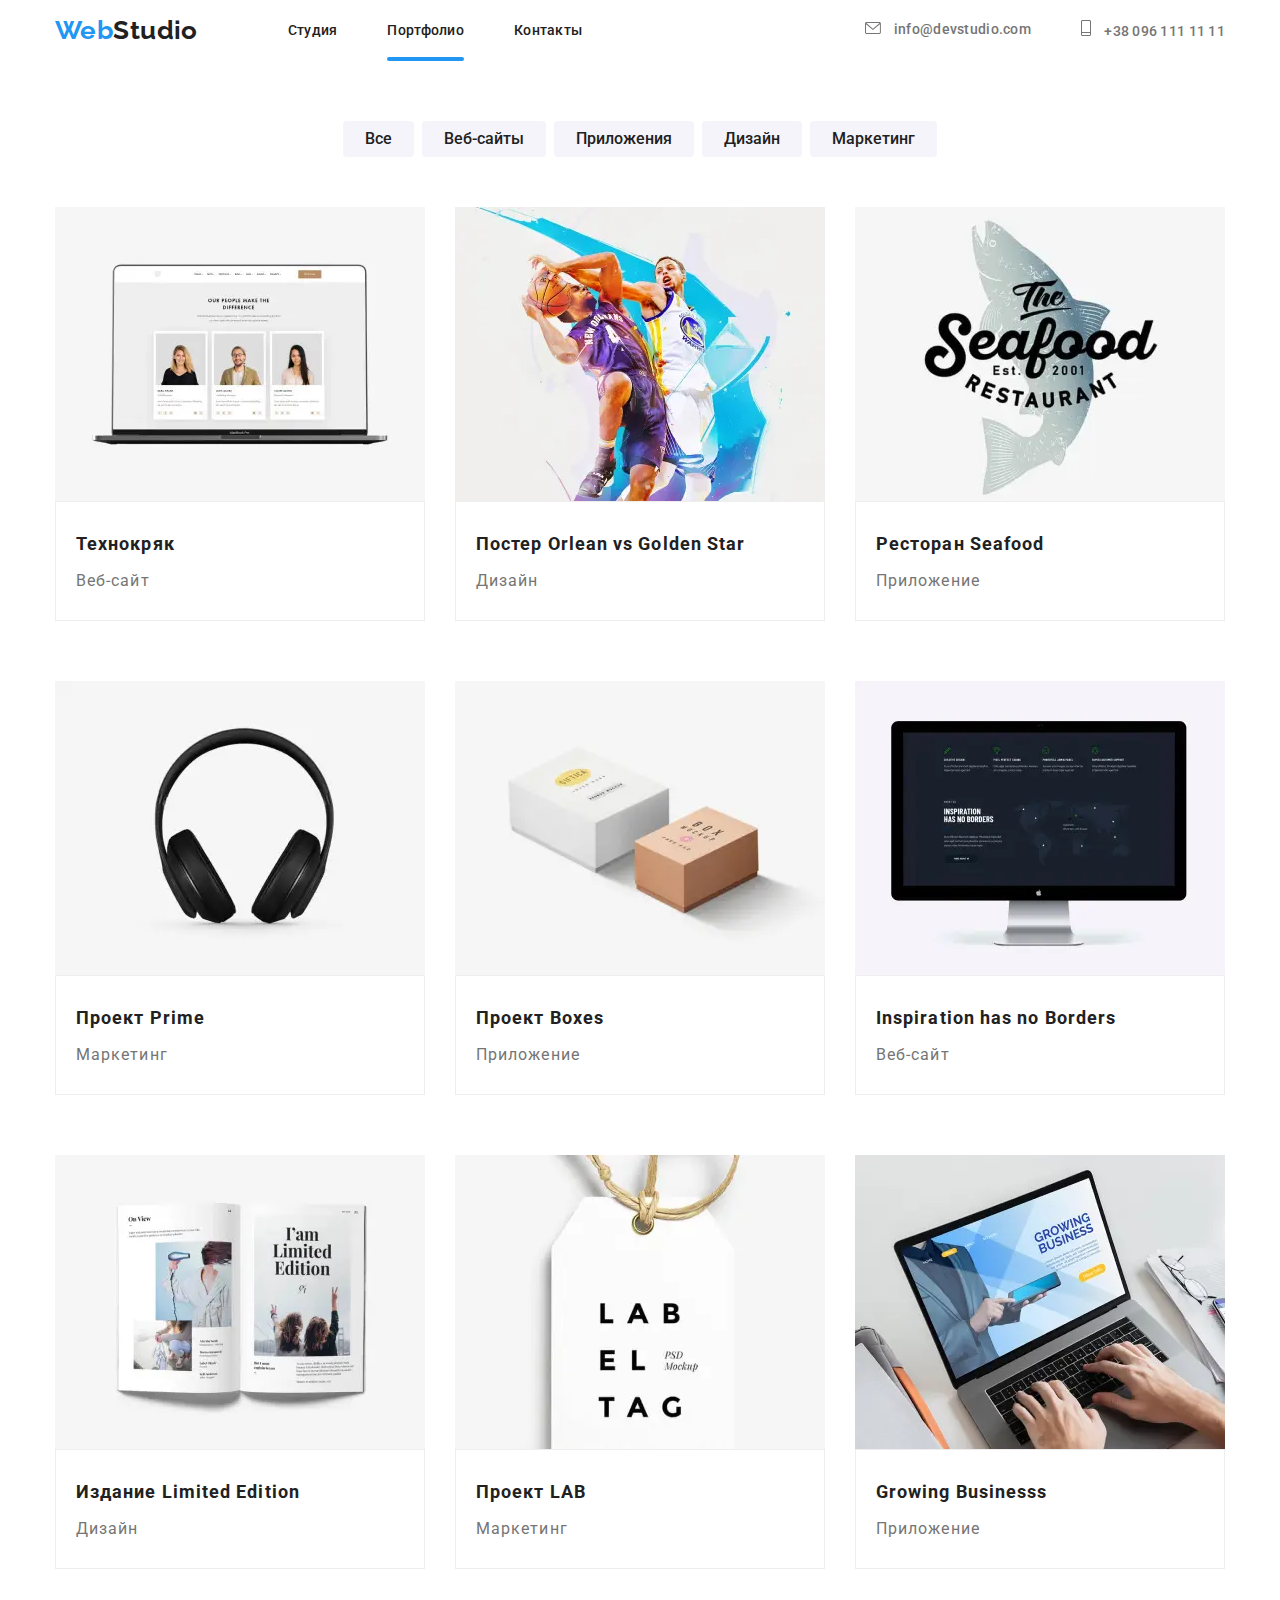
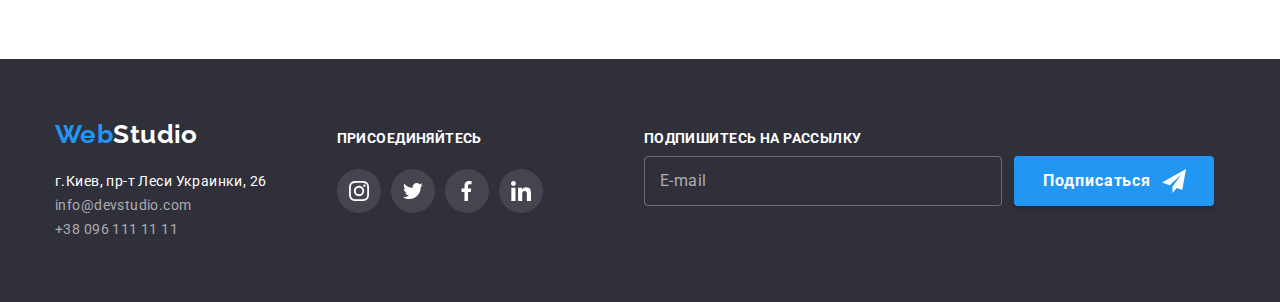
==== commit 35f92dcb: "ДЗ №8" ====
--- a/portfolio.html
+++ b/portfolio.html
@@ -80,14 +80,14 @@
           <li class="mobile-menu__mail">
             <a href="mailto:nfo@devstudio.com" class="mobile-menu__link mobile-menu__link-mail">nfo@devstudio.com</a>
           </li>
-          <ul class="social-menu">
-            <li class="social-menu__item social-menu__item-border"><a href="" class="social-menu__link">Instagram</a>
-            </li>
-            <li class="social-menu__item social-menu__item-border"><a href="" class="social-menu__link">Twitter</a></li>
-            <li class="social-menu__item social-menu__item-border"><a href="" class="social-menu__link">Facebook</a>
-            </li>
-            <li class="social-menu__item"><a href="" class="social-menu__link">Linkedin</a></li>
-          </ul>
+        </ul>
+        <ul class="social-menu">
+          <li class="social-menu__item social-menu__item-border"><a href="" class="social-menu__link">Instagram</a>
+          </li>
+          <li class="social-menu__item social-menu__item-border"><a href="" class="social-menu__link">Twitter</a></li>
+          <li class="social-menu__item social-menu__item-border"><a href="" class="social-menu__link">Facebook</a>
+          </li>
+          <li class="social-menu__item"><a href="" class="social-menu__link">Linkedin</a></li>
         </ul>
       </div>
     </div>
@@ -123,13 +123,9 @@
                   <source
                     srcset="./images/portfolio/tab/webp/tehno-tab.jpg 1x, ./images/portfolio/tab/webp/tehno-tab@2x.jpg 2x"
                     media="(min-width: 768px)" />
-                  <source
-                    srcset="./images/portfolio/mob/webp/tehnokrak-mob.webp, .images/portfolio/mob/webp/tehnokrak-mob@2x.webp "
-                    media="(max-width: 767px)" type="image/webp" />
-                  <source
-                    srcset="./images/portfolio/mob/tehnokrak-mob.jpg, ./images/portfolio/mob/tehnokrak-mob@2x.jpg "
-                    media="(max-width: 767px)" />
-                  <img src="./images/portfolio/tehnokrak.jpg" alt="технокряк" />
+                  <source srcset="./images/portfolio/tehnokrak-mob.jpg 1x, ./images/portfolio/tehnokrak-mob@2x.jpg 2x"
+                    media="(max-width: 767px)" />
+                  <img src="./images/portfolio/tehnokrak-mob.jpg" alt="технокряк" />
                 </picture>
 
                 <p class="text-wrap">Ресурс пропонує комплексні пропозиції
@@ -161,10 +157,7 @@
                   <source
                     srcset="./images/portfolio/tab/webp/star-tab.jpg 1x, ./images/portfolio/tab/webp/star-tab@2x.jpg 2x"
                     media="(min-width: 768px)" />
-                  <source <source
-                    srcset="./images/portfolio/mob/webp/poster-mob.webp, .images/portfolio/mob/webp/poster-mob@2x.webp "
-                    media="(max-width: 767px)" type="image/webp" />
-                  <source srcset="./images/portfolio/poster-mob.jpg, ./images/portfolio/poster-mob@2x.jpg "
+                  <source srcset="./images/portfolio/poster-mob.jpg 1x, ./images/portfolio/poster-mob@2x.jpg 2x"
                     media="(max-width: 767px)" />
                   <img src="./images/portfolio/poster.jpg" alt="Постер New Orlean vs Golden Star" />
                 </picture>
@@ -197,10 +190,7 @@
                   <source
                     srcset="./images/portfolio/tab/webp/seafood-tab.jpg 1x, ./images/portfolio/tab/webp/seafood-tab@2x.jpg 2x"
                     media="(min-width: 768px)" />
-                  <source
-                    srcset="./images/portfolio/mob/webp/seafood-mob.webp, .images/portfolio/mob/webp/seafood-mob@2x.webp "
-                    media="(max-width: 767px)" type="image/webp" />
-                  <source srcset="./images/portfolio/seafood-mob.jpg, ./images/portfolio/seafood-mob@2x.jpg "
+                  <source srcset="./images/portfolio/seafood-mob.jpg 1x, ./images/portfolio/seafood-mob@2x.jpg 2x"
                     media="(max-width: 767px)" />
                   <img src="./images/portfolio/seafood.jpg" alt="Ресторан Seafood" />
                 </picture>
@@ -233,10 +223,8 @@
                   <source
                     srcset="./images/portfolio/tab/webp/prime-tab.jpg 1x, ./images/portfolio/tab/webp/prime-tab@2x.jpg 2x"
                     media="(min-width: 768px)" />
-                  <source
-                    srcset="./images/portfolio/mob/webp/prime-mob.webp, .images/portfolio/mob/webp/prime-mob@2x.webp "
-                    media="(max-width: 767px)" type="image/webp" />
-                  <source srcset="./images/portfolio/prime-mob.jpg, ./images/portfolio/prime-mob@2x.jpg "
+
+                  <source srcset="./images/portfolio/prime-mob.jpg 1x, ./images/portfolio/prime-mob@2x.jpg 2x"
                     media="(max-width: 767px)" />
                   <img src="./images/portfolio/prime.jpg" alt="Проект Prime" />
                 </picture>
@@ -269,10 +257,8 @@
                   <source
                     srcset="./images/portfolio/tab/webp/boxes-tab.jpg 1x, ./images/portfolio/tab/webp/boxes-tab@2x.jpg 2x"
                     media="(min-width: 768px)" />
-                  <source
-                    srcset="./images/portfolio/mob/webp/boxes-mob.webp, .images/portfolio/mob/webp/boxes-mob@2x.webp "
-                    media="(max-width: 767px)" type="image/webp" />
-                  <source srcset="./images/portfolio/boxes-mob.jpg, ./images/portfolio/boxes-mob@2x.jpg "
+
+                  <source srcset="./images/portfolio/boxes-mob.jpg 1x, ./images/portfolio/boxes-mob@2x.jpg 2x"
                     media="(max-width: 767px)" />
                   <img src="./images/portfolio/boxes.jpg" alt="Проект Boxes" />
                 </picture>
@@ -305,10 +291,8 @@
                   <source
                     srcset="./images/portfolio/tab/webp/borders-tab.jpg 1x, ./images/portfolio/tab/webp/borders-tab@2x.jpg 2x"
                     media="(min-width: 768px)" />
-                  <source
-                    srcset="./images/portfolio/mob/webp/borders-mob.webp, .images/portfolio/mob/webp/borders-mob@2x.webp"
-                    media="(max-width: 767px)" type="image/webp" />
-                  <source srcset="./images/portfolio/borders-mob.jpg, ./images/portfolio/borders-mob@2x.jpg "
+
+                  <source srcset="./images/portfolio/borders-mob.jpg 1x, ./images/portfolio/borders-mob@2x.jpg 2x"
                     media="(max-width: 767px)" />
                   <img src="./images/portfolio/borders.jpg" alt="Inspiration has no Borders" />
                 </picture>
@@ -341,10 +325,8 @@
                   <source
                     srcset="./images/portfolio/tab/webp/edition-tab.jpg 1x, ./images/portfolio/tab/webp/edition-tab@2x.jpg 2x"
                     media="(min-width: 768px)" />
-                  <source
-                    srcset="./images/portfolio/mob/webp/limited-mob.webp, .images/portfolio/mob/webp/limited-mob@2x.webp"
-                    media="(max-width: 767px)" type="image/webp" />
-                  <source srcset="./images/portfolio/limited-mob.jpg, ./images/portfolio/limited-mob@2x.jpg "
+
+                  <source srcset="./images/portfolio/limited-mob.jpg 1x, ./images/portfolio/limited-mob@2x.jpg 2x"
                     media="(max-width: 767px)" />
                   <img src="./images/portfolio/limited.jpg" alt="Издание Limited Edition" />
                 </picture>
@@ -377,9 +359,7 @@
                   <source
                     srcset="./images/portfolio/tab/webp/lab-tab.jpg 1x, ./images/portfolio/tab/webp/lab-tab@2x.jpg 2x"
                     media="(min-width: 768px)" />
-                  <source srcset="./images/portfolio/mob/webp/lab-mob.webp, .images/portfolio/mob/webp/lab-mob@2x.webp"
-                    media="(max-width: 767px)" type="image/webp" />
-                  <source srcset="./images/portfolio/lab-mob.jpg, ./images/portfolio/lab-mob@2x.jpg "
+                  <source srcset="./images/portfolio/lab-mob.jpg 1x, ./images/portfolio/lab-mob@2x.jpg 2x"
                     media="(max-width: 767px)" />
                   <img src="./images/portfolio/lab.jpg" alt="Проект LAB" />
                 </picture>
@@ -412,10 +392,7 @@
                   <source
                     srcset="./images/portfolio/tab/webp/business-tab.jpg 1x, ./images/portfolio/tab/webp/business-tab@2x.jpg 2x"
                     media="(min-width: 768px)" />
-                  <source
-                    srcset="./images/portfolio/mob/webp/busines-mob.webp, .images/portfolio/mob/webp/busines-mob@2x.webp"
-                    media="(max-width: 767px)" type="image/webp" />
-                  <source srcset="./images/portfolio/busines-mob.jpg, ./images/portfolio/busines-mob@2x.jpg "
+                  <source srcset="./images/portfolio/busines-mob.jpg 1x, ./images/portfolio/busines-mob@2x.jpg 2x"
                     media="(max-width: 767px)" />
                   <img src=".//images/portfolio/busines.jpg" alt="Growing Business" />
                 </picture>
@@ -493,7 +470,7 @@
         </ul>
       </div>
       <div class="footer-form">
-        <b class="footer-title">Подпишитесь на рассылку</b>
+        <h3 class="footer-title">Подпишитесь на рассылку</h3>
         <form class="online-form">
           <label class="online-label">
             <input type="email" placeholder="E-mail" name="email" class="online-input" />
--- a/css/main.min.css
+++ b/css/main.min.css
@@ -1 +1 @@
-:root{--primary-text-color: #757575;--title-text-color: #212121;--accent-color: #2196f3;--primary-white-color: #ffffff;--background-color: #2f303a;--icon-color: #afb1b8;--background-feature: #f5f4fa}.visually-hidden{position:absolute;width:1px;height:1px;padding:0;margin:-1px;overflow:hidden;clip:rect(0, 0, 0, 0);white-space:nowrap;border:0}.section{padding:60px 0;margin-right:auto;margin-left:auto}@media(max-width: 1199px){.section-works{display:none}}.section-works{padding-bottom:94px}@media(min-width: 1199px){.section-feature{padding:94px 0}}@media(min-width: 1200px){.section-command{padding:94px 0}}@media(min-width: 1200px){.section.client{padding:94px 0}}body{color:var(--primary-text-color);font-family:roboto,sans-serif;letter-spacing:.03em;font-size:14px;font-weight:400}.container{padding-left:15px;padding-right:15px}@media screen and (min-width: 480px){.container .container{width:480px;margin-left:auto;margin-right:auto}}@media screen and (min-width: 768px){.container .container{width:768px}}@media screen and (min-width: 1200px){.container .container{width:1200px}}.backdrop{position:fixed;top:0;left:0;width:100%;height:100%;background-color:rgba(0,0,0,.2);opacity:1;transition:opacity 250ms cubic-bezier(0.4, 0, 0.2, 1),visibility 250ms cubic-bezier(0.4, 0, 0.2, 1)}.backdrop.is-hidden{opacity:0;pointer-events:none}.mobile-menu{position:fixed;width:100%;height:100%;z-index:1000;top:0;left:0;background-color:var(--primary-white-color);opacity:0;visibility:hidden;pointer-events:none;transition:opacity 250ms linear,visibility 250ms linear}@media screen and (min-width: 768px){.mobile-menu{display:none}}@media screen and (min-width: 768px){.mobile-menu-open{display:none}}.mobile-menu.is-open{opacity:1;visibility:visible;pointer-events:auto}.mobile-menu__container{position:relative;padding-left:25px;padding-top:48px;padding-bottom:48px}.mobile-menu__close-btn{position:absolute;top:21px;right:25px;background-color:rgba(0,0,0,0);border:none;padding:0;line-height:0;cursor:pointer}.mobile-menu__close-btn:hover,.mobile-menu__close-btn:focus{fill:var(--accent-color)}.mobile-menu__item{margin-bottom:36px}.mobile-menu__item:nth-child(3n){margin-bottom:0}.mobile-menu__link{color:var(--title-text-color);font-size:40px;font-weight:500;line-height:1.17;letter-spacing:.02em;transition:color 250ms cubic-bezier(0.4, 0, 0.2, 1)}.mobile-menu__link:hover,.mobile-menu__link:focus{color:var(--accent-color)}.mobile-menu__link-current{color:var(--accent-color)}.mobile-menu__contacts{padding-top:302px}.mobile-menu__link-tel{color:var(--accent-color);font-size:34px;font-weight:500;line-height:1.18;letter-spacing:.02em}.mobile-menu__link-mail{color:var(--primary-text-color);font-size:24px;font-weight:500;line-height:1.17;letter-spacing:.02em}.mobile-menu__tel{margin-bottom:32px}.social-menu{display:flex;padding-top:64px}.social-menu__item-border::after{content:"";margin-left:10px;margin-right:10px;width:22px;height:0px;background-color:var(--primary-text-color);border:1px solid rgba(33,33,33,.2);transform:rotate(90deg)}.social-menu__link{color:var(--accent-color)}.submit{width:200px;height:50px;margin-top:30px;box-shadow:0px 4px 4px rgba(0,0,0,.15);border-radius:4px;background:var(--accent-color);border:none;font-size:16px;font-weight:700;line-height:1.87;letter-spacing:.06em;color:var(--primary-white-color);cursor:pointer;transition:background-color 250ms ubic-bezier(0.4, 0, 0.2, 1)}.submit:hover{background:#188ce8}.form-button{display:flex;justify-content:center}.contacts-header__link{display:block;color:var(--primary-text-color);font-size:12px;font-weight:500;line-height:1.14;letter-spacing:.02em}.contacts-header__link:hover,.contacts-header__link:focus{color:var(--accent-color)}.contacts-header__link{transition:color 250ms cubic-bezier(0.4, 0, 0.2, 1)}.contacts-header__link{transition:color 250ms cubic-bezier(0.4, 0, 0.2, 1)}.contacts-header{display:flex}@media(max-width: 1199px){.contacts-header{display:block;margin-left:auto;align-items:center}}@media(max-width: 767px){.contacts-header{display:none}}@media(min-width: 1200px){.contacts-header{display:flex;margin-left:auto;align-items:center;text-align:center}}@media(max-width: 1199px){.contacts-header__item+.contacts-header__item{margin-top:10px}}@media(min-width: 1199px){.contacts-header__item+.contacts-header__item{margin-left:50px}}.contacts-header__icon{display:inline-block;margin-right:10px;fill:currentColor}.section-title{margin-bottom:50px;color:var(--title-text-color);font-size:36px;font-weight:700;line-height:1.17;text-align:center}.modal{position:absolute;top:50%;left:50%;transform:translate(-50%, -50%);box-shadow:0px 1px 3px rgba(0,0,0,.12),0px 1px 1px rgba(0,0,0,.14),0px 2px 1px rgba(0,0,0,.2);border-radius:4px;min-width:528px;min-height:581px;background-color:var(--primary-white-color)}.modal-close{position:absolute;display:inline-flex;right:8px;top:8px;align-items:center;justify-content:center;width:30px;height:30px;border-radius:50%;background-color:var(--primary-white-color);border:1px solid rgba(0,0,0,.1);box-sizing:border-box;cursor:pointer}.form{display:flex;flex-direction:column;margin:0 auto;padding:40px}.form-title{display:block;margin-bottom:12px;font-size:20px;font-weight:700;line-height:23px;text-align:center;color:var(--title-text-color)}.form-field{margin-bottom:10px;justify-content:center}.form-field label{display:block;margin-bottom:4px;color:var(--primary-text-color);font-size:12px;font-weight:400;line-height:1.16;letter-spacing:.01em}.input-box{position:relative}.form-field input{width:100%;margin:0;padding:6px 10px;padding-left:42px;border:1px solid rgba(33,33,33,.2);border-radius:4px;height:40px;cursor:pointer;background-color:rgba(0,0,0,0);outline:rgba(0,0,0,0);transition:border 250ms cubic-bezier(0.4, 0, 0.2, 1)}.form-input:focus{border-color:var(--accent-color)}.form-input:focus+.input-icon{fill:var(--accent-color)}.input-icon{position:absolute;left:15px;top:50%;transform:translateY(-50%)}.backdrop-icon:hover{fill:var(--accent-color)}.backdrop-icon:focus{color:var(--accent-color)}textarea{width:100%;height:120px;border:1px solid rgba(33,33,33,.2);border-radius:4px;padding:12px 16px;resize:none;outline:none;transition:border 250ms cubic-bezier(0.4, 0, 0.2, 1)}.form-field textarea::-moz-placeholder{font-size:12px;font-weight:400;line-height:1.16;letter-spacing:.01em;color:rgba(117,117,117,.5)}.form-field textarea:-ms-input-placeholder{font-size:12px;font-weight:400;line-height:1.16;letter-spacing:.01em;color:rgba(117,117,117,.5)}.form-field textarea::placeholder{font-size:12px;font-weight:400;line-height:1.16;letter-spacing:.01em;color:rgba(117,117,117,.5)}.topic-option{display:flex;align-items:center}.topic-option label{font-size:14px;font-weight:400;line-height:1.71;color:var(--primary-text-color)}.option{-webkit-appearance:none;-moz-appearance:none;appearance:none;position:absolute}.option:checked+.check-text::before{border-color:var(--accent-color);background-color:var(--accent-color);background-image:url(../images/svg/checkon.svg)}.check-text{display:flex;align-items:center;padding-left:12px}.check-text span{display:flex;align-items:center;justify-content:center;margin-right:7px;width:16px;height:15px;border-radius:2px;border:2px solid var(--main-title-color)}.check-text::before{content:"";display:block;width:16px;height:15px;border:2px solid var(--title-text-color);border-radius:2px;cursor:pointer;margin-right:9px;background-size:contain;transition:background-color 250ms cubic-bezier(0.4, 0, 0.2, 1)}.check-link{color:var(--accent-color);text-decoration:underline}.check-icon{fill:rgba(0,0,0,0)}.site-nav{display:flex;margin-left:90px}@media(max-width: 767px){.site-nav{display:none}}.site-nav__link{position:relative}.site-nav__item+.site-nav__item{margin-left:50px}.site-nav__link-current{color:var(--accent-color)}.site-nav__link-current::after{position:absolute;display:block;content:"";width:100%;height:4px;top:76px;bottom:-1px;background-color:var(--accent-color);border-radius:2px}@media screen and (min-width: 1200px){.site-nav__link-current::after{top:67px}}.site-nav__link{padding-top:32px;padding-bottom:32px;color:var(--title-text-color);font-size:14px;font-weight:500;line-height:1.14;letter-spacing:.02em;transition:color 250ms cubic-bezier(0.4, 0, 0.2, 1)}.site-nav__link:hover,.site-nav__link:focus{color:var(--accent-color)}.page-header{border-bottom:1px;border:1px solid #ececec;padding-top:15px;padding-bottom:15px}.page-header-container{display:flex;align-items:center;justify-content:space-between}.main-nav{display:flex;align-items:center}.logo{color:var(--accent-color);font-family:raleway,sans-serif;font-size:26px;font-weight:700;line-height:1.19}.logo:hover{color:var(--accent-color)}.logo__second-part{color:var(--title-text-color)}.mobile-menu-open{background-color:rgba(0,0,0,0);border:none;padding:0;line-height:0}.hero{text-align:center;background:#2f303a;margin-left:auto;margin-right:auto;background-repeat:no-repeat;background-position:center}@media screen and (min-device-pixel-ratio: 2)and (max-width: 767px),screen and (-webkit-min-device-pixel-ratio: 2)and (max-width: 767px),screen and (min-resolution: 192dpi)and (max-width: 767px),screen and (min-resolution: 2dppx)and (max-width: 767px){.hero{background-image:linear-gradient(to right, rgba(47, 48, 58, 0.4), rgba(47, 48, 58, 0.4)),url(..//../images/mob/hero-mob@2x.jpg);padding:118px 0;max-width:480px;min-height:400px}}@media screen and (max-width: 767px){.hero{background-image:linear-gradient(to right, rgba(47, 48, 58, 0.4), rgba(47, 48, 58, 0.4)),url(..//../images/mob/hero-mob.jpg)}}@media screen and (min-device-pixel-ratio: 2)and (min-width: 768px),screen and (-webkit-min-device-pixel-ratio: 2)and (min-width: 768px),screen and (min-resolution: 192dpi)and (min-width: 768px),screen and (min-resolution: 2dppx)and (min-width: 768px){.hero{background-image:linear-gradient(to right, rgba(47, 48, 58, 0.4), rgba(47, 48, 58, 0.4)),url(..//../images/tab/hero-tab@2x.jpg);padding:118px 0;max-width:768px;min-height:400px}}@media screen and (min-width: 768px){.hero{background-image:linear-gradient(to right, rgba(47, 48, 58, 0.4), rgba(47, 48, 58, 0.4)),url(..//../images/tab/hero-tab.jpg)}}@media screen and (min-device-pixel-ratio: 2)and (min-width: 1200px),screen and (-webkit-min-device-pixel-ratio: 2)and (min-width: 1200px),screen and (min-resolution: 192dpi)and (min-width: 1200px),screen and (min-resolution: 2dppx)and (min-width: 1200px){.hero{background-image:linear-gradient(to right, rgba(47, 48, 58, 0.4), rgba(47, 48, 58, 0.4)),url(..//../images/desktop/hero-desk@2x.jpg);padding:200px 0;max-width:1600px;min-height:600px}}@media screen and (min-width: 1200px){.hero{background-image:linear-gradient(to right, rgba(47, 48, 58, 0.4), rgba(47, 48, 58, 0.4)),url(..//../images/desktop/hero-desk.jpg)}}.hero__title{max-width:650px;color:var(--primary-white-color);font-size:44px;font-weight:900;line-height:1.36;text-align:center;letter-spacing:.06em;text-transform:uppercase;margin:0 auto}@media screen and (max-width: 1199px){.hero__title{font-size:26px;font-weight:900;line-height:1.62}}.hero__button{border:none;border-radius:4px;padding:10px 32px;color:var(--primary-white-color);font-size:16px;font-weight:700;line-height:1.87;letter-spacing:.06em;background-color:var(--accent-color);margin-top:30px;box-shadow:0px 4px 4px rgba(0,0,0,.15);transition:background-color 250ms cubic-bezier(0.4, 0, 0.2, 1)}.hero__button:hover{background-color:#188ce8}@media screen and (min-width: 768px){.feature-list{display:flex;flex-wrap:wrap;margin:-15px;justify-content:center}}@media screen and (min-width: 1200px){.feature-list{margin:-15px}}.feature-list__item{text-align:center}@media screen and (max-width: 767px){.feature-list__item:nth-child(4n){margin-right:0}}@media screen and (min-width: 768px){.feature-list__item{width:354px;height:120px;margin:15px;margin-bottom:136px}}@media screen and (min-width: 1200px){.feature-list__item{width:270px;height:120px;margin:15px;margin-bottom:222px}}@media screen and (max-width: 767px){.feature-list__item{height:120px;margin-bottom:136px}}.feature-list__picture{display:flex;justify-content:center;align-items:center;margin-bottom:30px;background-color:#f5f4fa;border-radius:4px;height:120px}.feature-list__svg{margin:0 auto;justify-content:center}.feature-list__title{color:var(--title-text-color);font-size:14px;font-weight:700;line-height:1.14;text-transform:uppercase;margin-bottom:10px}.feature-list__text{font-size:14px;font-weight:400;line-height:1.71;margin-bottom:30px;text-align:left}.item-section{display:flex;justify-content:center}.item-section .image{margin-right:30px}.item-section .image:nth-child(3n){margin-right:0}.img-text{position:relative;display:flex;justify-content:center;align-items:center}.img-title{display:flex;align-items:center;justify-content:center;position:absolute;width:100%;height:70px;background-color:rgba(47,48,58,.8);font-size:14px;font-weight:700;line-height:1.14;text-align:center;text-transform:uppercase;color:var(--primary-white-color);bottom:0}.section-command{background:#f5f4fa}.section-title{text-align:center}@media(min-width: 480px){.section-title{margin-bottom:30px}}@media(min-width: 1199px){.section-title{margin-bottom:50px}}.command-list{justify-content:center;align-content:inherit}@media screen and (min-width: 768px){.command-list{display:flex;flex-wrap:wrap;margin:-15px}}@media screen and (max-width: 767px){.command-list__item{display:block;background:var(--primary-white-color);box-shadow:0px 1px 3px rgba(0,0,0,.12),0px 1px 1px rgba(0,0,0,.14),0px 2px 1px rgba(0,0,0,.2);border-radius:0px 0px 4px 4px;height:622px;margin-bottom:30px}.command-list__item:nth-child(4){margin:0}}@media screen and (min-width: 768px){.command-list__item{display:block;background:var(--primary-white-color);box-shadow:0px 1px 3px rgba(0,0,0,.12),0px 1px 1px rgba(0,0,0,.14),0px 2px 1px rgba(0,0,0,.2);border-radius:0px 0px 4px 4px;height:622px;margin-bottom:30px;margin:15px;height:536px}}@media screen and (min-width: 1200px){.command-list__item{background:var(--primary-white-color);box-shadow:0px 1px 3px rgba(0,0,0,.12),0px 1px 1px rgba(0,0,0,.14),0px 2px 1px rgba(0,0,0,.2);border-radius:0px 0px 4px 4px;height:428px}}.command-list__title{margin-bottom:10px;text-align:center;color:var(--title-text-color);font-size:16px;font-weight:500;line-height:1.19;text-align:center}.command-list__text{text-align:center;font-size:16px;font-weight:400;line-height:1.19;margin-bottom:16px}.command-list__box{padding-top:30px;padding-bottom:30px}.icon-list{display:flex;align-items:center;justify-content:space-between;width:206px;height:44px;margin-left:auto;margin-right:auto}.icon-list__link{display:flex;align-items:center;justify-content:center;width:100%;height:100%;border-radius:50%;background-color:#fff;color:var(--main-icons-color);fill:#afb1b8;transition:background-color 250ms cubic-bezier(0.4, 0, 0.2, 1),color 250ms cubic-bezier(0.4, 0, 0.2, 1)}.icon-list__link:hover,.icon-list__link:focus{background-color:var(--accent-color);fill:var(--primary-white-color)}.icon-list__box{width:44px;height:44px;margin-left:10px;fill:#afb1b8}.icon-list__box:first-child{margin-left:0}.icon-list__svg{color:currentColor}@media screen and (min-width: 480px){.command-list__img{width:450px}}@media screen and (min-width: 768px){.command-list__img{width:354px}}@media screen and (min-width: 1200px){.command-list__img{width:270px}}.container.client{color:var(--title-text-color);font-size:36px;font-weight:700;line-height:1.17;text-align:center}@media screen and (min-width: 480px){.container.client{color:var(--title-text-color);font-size:28px;font-weight:700;line-height:1.18;text-align:center}}@media screen and (min-width: 480px){.client-head{margin-bottom:30px}}@media screen and (min-width: 768px){.client-head{margin-bottom:50px}}.client-list{margin:-15px}@media screen and (min-width: 480px){.client-list{display:flex;flex-wrap:wrap;justify-content:center}}@media screen and (min-width: 480px){.client-box{width:210px;height:92px;margin:15px}}@media screen and (min-width: 768px){.client-box{width:226px;height:92px;margin:15px}}@media screen and (min-width: 1200px){.client-box{width:170px;height:92px;margin:15px}}.client-link{display:flex;align-items:center;justify-content:center;width:100%;height:100%;border:1px solid #afb1b8;border-radius:4px;color:#afb1b8;transition:color 250ms cubic-bezier(0.4, 0, 0.2, 1),border-color 250ms cubic-bezier(0.4, 0, 0.2, 1)}.client-link:hover{background-color:var(--primary-white-color);color:var(--accent-color);border-color:var(--accent-color)}.client-link:focus{background-color:var(--primary-white-color);color:var(--accent-color);border-color:var(--accent-color)}.icons{fill:currentColor}footer{padding-top:60px;padding-bottom:60px;background-color:#2f303a;text-align:center}@media screen and (min-width: 1200px){footer{text-align:left}}.container.footer{text-align:center}@media screen and (min-width: 480px){.container.footer{display:block;justify-content:space-between}}@media screen and (min-width: 768px){.container.footer{display:flex;flex-wrap:wrap;justify-content:space-around}}@media screen and (min-width: 1200px){.container.footer{padding-left:0;padding-right:0;text-align:left}}.footer-address{margin-bottom:60px}@media screen and (min-width: 480px){.footer-address{text-align:center}}@media screen and (min-width: 1200px){.footer-address{margin-right:70px;margin-bottom:0}}.logo.footer{display:inline-block;margin-bottom:20px}span{color:var(--primary-white-color)}.footer .link{color:var(--primary-white-color)}.footer .link{font-style:normal;font-size:14px;font-weight:400;line-height:1.71;color:rgba(255,255,255,.6);transition:color 250ms cubic-bezier(0.4, 0, 0.2, 1)}.footer .links :hover,.footer .links :focus{color:var(--accent-color)}.adress{transition:color 250ms cubic-bezier(0.4, 0, 0.2, 1)}@media screen and (min-width: 480px){.footer-social{display:block;text-align:center;margin-bottom:60px}}@media screen and (min-width: 1200px){.footer-social{margin-right:90px;margin-bottom:0}}.footer-title{text-transform:uppercase;color:var(--primary-white-color);font-size:14px;font-weight:700;line-height:16px;margin-bottom:10px}.soclist{display:flex;justify-content:center;margin-top:20px}.socitem{width:44px;height:44px;margin-left:10px}.socitem:first-child{margin-left:0}.soclink{display:flex;align-items:center;justify-content:center;width:100%;height:100%;border-radius:50%;background-color:rgba(255,255,255,.1);fill:var(--primary-white-color);transition:background-color 250ms cubic-bezier(0.4, 0, 0.2, 1)}.soclink:hover,.soclink:focus{background-color:var(--accent-color)}.online-form{margin-top:10px}@media screen and (min-width: 768px){.online-form{min-width:450px;margin:auto}}@media screen and (min-width: 1200px){.online-form{display:flex}}.online-label{display:block;margin-left:20px;margin-top:10px}@media screen and (min-width: 1200px){.online-label{display:block;margin-right:12px;margin-bottom:0}}.online-input{width:100%;color:var(--primary-white-color);padding:16px 15px;border-radius:4px;border:1px solid rgba(255,255,255,.3);background-color:rgba(0,0,0,0);transition:border-color 250ms cubic-bezier(0.4, 0, 0.2, 1)}.online-input::-moz-placeholder{font-size:16px;line-height:1.25;letter-spacing:.03em;color:rgba(255,255,255,.6);-moz-transition:color 250ms cubic-bezier(0.4, 0, 0.2, 1);transition:color 250ms cubic-bezier(0.4, 0, 0.2, 1)}.online-input:-ms-input-placeholder{font-size:16px;line-height:1.25;letter-spacing:.03em;color:rgba(255,255,255,.6);-ms-transition:color 250ms cubic-bezier(0.4, 0, 0.2, 1);transition:color 250ms cubic-bezier(0.4, 0, 0.2, 1)}.online-input::placeholder{font-size:16px;line-height:1.25;letter-spacing:.03em;color:rgba(255,255,255,.6);transition:color 250ms cubic-bezier(0.4, 0, 0.2, 1)}.online-input:focus{border-color:var(--accent-color)}.online-input:focus::-moz-placeholder{color:var(--main-footer-color)}.online-input:focus:-ms-input-placeholder{color:var(--main-footer-color)}.online-input:focus::placeholder{color:var(--main-footer-color)}@media screen and (min-width: 1200px){.online-input{min-width:358px}}.online-button{position:relative;display:block;margin:0 auto;min-width:200px;min-height:50px;border-radius:4px;border:none;background-color:var(--accent-color);box-shadow:0px 4px 4px rgba(0,0,0,.15);cursor:pointer;padding-left:29px;text-align:left;font-size:16px;font-weight:700;line-height:1.88;letter-spacing:.06em;color:var(--primary-white-color);transition:background-color 250ms cubic-bezier(0.4, 0, 0.2, 1)}@media screen and (min-width: 480px){.online-button{margin-top:20px}}@media screen and (min-width: 1200px){.online-button{margin-top:0}}.online-button:hover{background-color:#188ce8}.online-icon{position:absolute;right:28px;top:50%;transform:translateY(-50%)}@media screen and (min-width: 768px){.footer-form{min-width:450px;margin:auto}}@media screen and (min-width: 480px){.button{display:flex;justify-content:flex-start;margin-bottom:50px;gap:8px;flex-wrap:wrap}}@media screen and (min-width: 768px){.button{justify-content:center}}.content>button{font-family:inherit;cursor:pointer;border-radius:4px;padding:6px 22px;display:inline-block;border:none;color:var(--title-text-color);background-color:#f5f4fa;font-size:16px;font-weight:500;line-height:1.53;transition:color 250ms cubic-bezier(0.4, 0, 0.2, 1),background-color 250ms cubic-bezier(0.4, 0, 0.2, 1),box-shadow 250ms cubic-bezier(0.4, 0, 0.2, 1)}.content>button:hover,.content>button:focus{background-color:var(--accent-color);color:var(--primary-white-color);box-shadow:0px 3px 1px rgba(0,0,0,.1),0px 1px 2px rgba(0,0,0,.08),0px 2px 2px rgba(0,0,0,.12)}.content:nth-child(5n){margin-right:0}@media screen and (min-width: 768px){.picture-nav{display:flex;flex-wrap:wrap}}.picture-nav .link{color:var(--title-text-color);font-size:18px;font-weight:700;line-height:2;letter-spacing:.06em}.picture-nav .text{color:var(--primary-text-color);font-size:16px;font-weight:400;line-height:1.87}.picture-nav .headin{font-size:18px;font-weight:700;line-height:2;letter-spacing:.06em}.item-nav{margin-bottom:30px}@media screen and (max-width: 1199px){.item-nav{margin-right:30px}.item-nav:nth-child(even){margin-right:0}.item-nav:nth-child(9){margin-right:0}}@media screen and (min-width: 1200px){.item-nav{margin-right:30px}.item-nav:nth-child(3n){margin-right:0}}.item-nav:hover{box-shadow:0px 1px 1px rgba(0,0,0,.12),0px 4px 4px rgba(0,0,0,.06),1px 4px 6px rgba(0,0,0,.16)}.link.wrap:hover .text-wrap{transform:translateY(0)}.box-wrap{position:relative;overflow:hidden}.text-wrap{position:absolute;top:0;height:100%;padding:63px 24px;font-size:18px;line-height:1.56;color:var(--primary-white-color);text-align:left;background-color:rgba(33,150,243,.9);transform:translateY(101%);transition:transform 250ms cubic-bezier(0.4, 0, 0.2, 1)}.text-box{padding:24px 20px;background-color:var(--primary-white-color);border:1px solid #eee}.headin{margin-bottom:4px}/*# sourceMappingURL=main.min.css.map */+:root{--primary-text-color: #757575;--title-text-color: #212121;--accent-color: #2196f3;--primary-white-color: #ffffff;--background-color: #2f303a;--icon-color: #afb1b8;--background-feature: #f5f4fa}.visually-hidden{position:absolute;width:1px;height:1px;padding:0;margin:-1px;overflow:hidden;clip:rect(0, 0, 0, 0);white-space:nowrap;border:0}.section{padding:60px 0;margin-right:auto;margin-left:auto}@media(max-width: 1199px){.section-works{display:none}}.section-works{padding-bottom:94px}@media(min-width: 1199px){.section-feature{padding:94px 0}}@media(min-width: 1200px){.section-command{padding:94px 0}}@media(min-width: 1200px){.section.client{padding:94px 0}}body{color:var(--primary-text-color);font-family:roboto,sans-serif;letter-spacing:.03em;font-size:14px;font-weight:400}.container{padding:0 15px;margin:0 auto}@media screen and (min-width: 480px){.container{max-width:480px}}@media screen and (min-width: 768px){.container{max-width:768px}}@media screen and (min-width: 1200px){.container{max-width:1200px}}.backdrop{position:fixed;top:0;left:0;width:100%;height:100%;background-color:rgba(0,0,0,.2);opacity:1;transition:opacity 250ms cubic-bezier(0.4, 0, 0.2, 1),visibility 250ms cubic-bezier(0.4, 0, 0.2, 1)}.backdrop.is-hidden{opacity:0;pointer-events:none}.mobile-menu{position:fixed;width:100%;height:100%;z-index:1000;top:0;left:0;background-color:var(--primary-white-color);opacity:0;visibility:hidden;pointer-events:none;transition:opacity 250ms linear,visibility 250ms linear}@media screen and (min-width: 768px){.mobile-menu{display:none}}@media screen and (min-width: 768px){.mobile-menu-open{display:none}}.mobile-menu.is-open{opacity:1;visibility:visible;pointer-events:auto}.mobile-menu__container{position:relative;padding-left:25px;padding-top:48px;padding-bottom:48px}.mobile-menu__close-btn{position:absolute;top:21px;right:25px;background-color:rgba(0,0,0,0);border:none;padding:0;line-height:0;cursor:pointer}.mobile-menu__close-btn:hover,.mobile-menu__close-btn:focus{fill:var(--accent-color)}.mobile-menu__item{margin-bottom:36px}.mobile-menu__item:nth-child(3n){margin-bottom:0}.mobile-menu__link{color:var(--title-text-color);font-size:40px;font-weight:500;line-height:1.17;letter-spacing:.02em;transition:color 250ms cubic-bezier(0.4, 0, 0.2, 1)}.mobile-menu__link:hover,.mobile-menu__link:focus{color:var(--accent-color)}.mobile-menu__link-current{color:var(--accent-color)}.mobile-menu__contacts{padding-top:302px}.mobile-menu__link-tel{color:var(--accent-color);font-size:34px;font-weight:500;line-height:1.18;letter-spacing:.02em}.mobile-menu__link-mail{color:var(--primary-text-color);font-size:24px;font-weight:500;line-height:1.17;letter-spacing:.02em}.mobile-menu__tel{margin-bottom:32px}.social-menu{display:flex;padding-top:64px}.social-menu__item-border::after{content:"";margin-left:10px;margin-right:10px;width:22px;height:0px;background-color:var(--primary-text-color);border:1px solid rgba(33,33,33,.2);transform:rotate(90deg)}.social-menu__link{color:var(--accent-color)}.submit{width:200px;height:50px;margin-top:30px;box-shadow:0px 4px 4px rgba(0,0,0,.15);border-radius:4px;background:var(--accent-color);border:none;font-size:16px;font-weight:700;line-height:1.87;letter-spacing:.06em;color:var(--primary-white-color);cursor:pointer;transition:background-color 250ms ubic-bezier(0.4, 0, 0.2, 1)}.submit:hover{background:#188ce8}.form-button{display:flex;justify-content:center}.contacts-header__link{display:block;color:var(--primary-text-color);font-size:12px;font-weight:500;line-height:1.14;letter-spacing:.02em}.contacts-header__link:hover,.contacts-header__link:focus{color:var(--accent-color)}.contacts-header__link{transition:color 250ms cubic-bezier(0.4, 0, 0.2, 1)}.contacts-header__link{transition:color 250ms cubic-bezier(0.4, 0, 0.2, 1)}@media(min-width: 1200px){.contacts-header__link{font-size:14px;font-weight:500}}.contacts-header{display:flex}@media(max-width: 1199px){.contacts-header{display:block;margin-left:auto;align-items:center}}@media(max-width: 767px){.contacts-header{display:none}}@media(min-width: 1200px){.contacts-header{display:flex;margin-left:auto;align-items:center;text-align:center}}@media(max-width: 1199px){.contacts-header__item+.contacts-header__item{margin-top:10px}}@media(min-width: 1199px){.contacts-header__item+.contacts-header__item{margin-left:50px}}.contacts-header__icon{display:inline-block;margin-right:10px;fill:currentColor}.section-title{margin-bottom:50px;color:var(--title-text-color);font-size:36px;font-weight:700;line-height:1.17;text-align:center}.modal{position:absolute;top:50%;left:50%;transform:translate(-50%, -50%);box-shadow:0px 1px 3px rgba(0,0,0,.12),0px 1px 1px rgba(0,0,0,.14),0px 2px 1px rgba(0,0,0,.2);border-radius:4px;min-width:528px;min-height:581px;background-color:var(--primary-white-color)}.modal-close{position:absolute;display:inline-flex;right:8px;top:8px;align-items:center;justify-content:center;width:30px;height:30px;border-radius:50%;background-color:var(--primary-white-color);border:1px solid rgba(0,0,0,.1);box-sizing:border-box;cursor:pointer}.form{display:flex;flex-direction:column;margin:0 auto;padding:40px}.form-title{display:block;margin-bottom:12px;font-size:20px;font-weight:700;line-height:23px;text-align:center;color:var(--title-text-color)}.form-field{margin-bottom:10px;justify-content:center}.form-field label{display:block;margin-bottom:4px;color:var(--primary-text-color);font-size:12px;font-weight:400;line-height:1.16;letter-spacing:.01em}.input-box{position:relative}.form-field input{width:100%;margin:0;padding:6px 10px;padding-left:42px;border:1px solid rgba(33,33,33,.2);border-radius:4px;height:40px;cursor:pointer;background-color:rgba(0,0,0,0);outline:rgba(0,0,0,0);transition:border 250ms cubic-bezier(0.4, 0, 0.2, 1)}.form-input:focus{border-color:var(--accent-color)}.form-input:focus+.input-icon{fill:var(--accent-color)}.input-icon{position:absolute;left:15px;top:50%;transform:translateY(-50%)}.backdrop-icon:hover{fill:var(--accent-color)}.backdrop-icon:focus{color:var(--accent-color)}textarea{width:100%;height:120px;border:1px solid rgba(33,33,33,.2);border-radius:4px;padding:12px 16px;resize:none;outline:none;transition:border 250ms cubic-bezier(0.4, 0, 0.2, 1)}.form-field textarea::-moz-placeholder{font-size:12px;font-weight:400;line-height:1.16;letter-spacing:.01em;color:rgba(117,117,117,.5)}.form-field textarea:-ms-input-placeholder{font-size:12px;font-weight:400;line-height:1.16;letter-spacing:.01em;color:rgba(117,117,117,.5)}.form-field textarea::placeholder{font-size:12px;font-weight:400;line-height:1.16;letter-spacing:.01em;color:rgba(117,117,117,.5)}.topic-option{display:flex;align-items:center}.topic-option label{font-size:14px;font-weight:400;line-height:1.71;color:var(--primary-text-color)}.option{-webkit-appearance:none;-moz-appearance:none;appearance:none;position:absolute}.option:checked+.check-text::before{border-color:var(--accent-color);background-color:var(--accent-color);background-image:url(../images/svg/checkon.svg)}.check-text{display:flex;align-items:center;padding-left:12px}.check-text span{display:flex;align-items:center;justify-content:center;margin-right:7px;width:16px;height:15px;border-radius:2px;border:2px solid var(--main-title-color)}.check-text::before{content:"";display:block;width:16px;height:15px;border:2px solid var(--title-text-color);border-radius:2px;cursor:pointer;margin-right:9px;background-size:contain;transition:background-color 250ms cubic-bezier(0.4, 0, 0.2, 1)}.check-link{color:var(--accent-color);text-decoration:underline}.check-icon{fill:rgba(0,0,0,0)}.site-nav{display:flex;margin-left:90px}@media(max-width: 767px){.site-nav{display:none}}.site-nav__link{position:relative}.site-nav__item+.site-nav__item{margin-left:50px}.site-nav__link-current{color:var(--accent-color)}.site-nav__link-current::after{position:absolute;display:block;content:"";width:100%;height:4px;top:76px;bottom:-1px;background-color:var(--accent-color);border-radius:2px}@media screen and (min-width: 1200px){.site-nav__link-current::after{top:67px}}.site-nav__link{padding-top:32px;padding-bottom:32px;color:var(--title-text-color);font-size:14px;font-weight:500;line-height:1.14;letter-spacing:.02em;transition:color 250ms cubic-bezier(0.4, 0, 0.2, 1)}.site-nav__link:hover,.site-nav__link:focus{color:var(--accent-color)}.page-header{border-bottom:1px;border:1px solid #ececec;padding-top:15px;padding-bottom:15px;margin:0 auto}.page-header-container{display:flex;align-items:center;justify-content:space-between}@media screen and (min-width: 1200px){.page-header{max-width:1200px;border:none}}.main-nav{display:flex;align-items:center}.logo{color:var(--accent-color);font-family:raleway,sans-serif;font-size:26px;font-weight:700;line-height:1.19}.logo:hover{color:var(--accent-color)}.logo__second-part{color:var(--title-text-color)}.mobile-menu-open{background-color:rgba(0,0,0,0);border:none;padding:0;line-height:0}.hero{text-align:center;background:#2f303a;margin-left:auto;margin-right:auto;background-repeat:no-repeat;background-position:center}@media screen and (min-device-pixel-ratio: 2)and (max-width: 767px),screen and (-webkit-min-device-pixel-ratio: 2)and (max-width: 767px),screen and (min-resolution: 192dpi)and (max-width: 767px),screen and (min-resolution: 2dppx)and (max-width: 767px){.hero{background-image:linear-gradient(to right, rgba(47, 48, 58, 0.4), rgba(47, 48, 58, 0.4)),url(..//../images/mob/hero-mob@2x.jpg);padding:118px 0;max-width:480px;min-height:400px}}@media screen and (max-width: 767px){.hero{background-image:linear-gradient(to right, rgba(47, 48, 58, 0.4), rgba(47, 48, 58, 0.4)),url(..//../images/mob/hero-mob.jpg)}}@media screen and (min-device-pixel-ratio: 2)and (min-width: 768px),screen and (-webkit-min-device-pixel-ratio: 2)and (min-width: 768px),screen and (min-resolution: 192dpi)and (min-width: 768px),screen and (min-resolution: 2dppx)and (min-width: 768px){.hero{background-image:linear-gradient(to right, rgba(47, 48, 58, 0.4), rgba(47, 48, 58, 0.4)),url(..//../images/tab/hero-tab@2x.jpg);padding:118px 0;max-width:768px;min-height:400px}}@media screen and (min-width: 768px){.hero{background-image:linear-gradient(to right, rgba(47, 48, 58, 0.4), rgba(47, 48, 58, 0.4)),url(..//../images/tab/hero-tab.jpg)}}@media screen and (min-device-pixel-ratio: 2)and (min-width: 1200px),screen and (-webkit-min-device-pixel-ratio: 2)and (min-width: 1200px),screen and (min-resolution: 192dpi)and (min-width: 1200px),screen and (min-resolution: 2dppx)and (min-width: 1200px){.hero{background-image:linear-gradient(to right, rgba(47, 48, 58, 0.4), rgba(47, 48, 58, 0.4)),url(..//../images/desktop/hero-desk@2x.jpg);padding:200px 0;max-width:1600px;min-height:600px}}@media screen and (min-width: 1200px){.hero{background-image:linear-gradient(to right, rgba(47, 48, 58, 0.4), rgba(47, 48, 58, 0.4)),url(..//../images/desktop/hero-desk.jpg);padding-top:200px;padding-bottom:200px}}.hero__title{max-width:650px;color:var(--primary-white-color);font-size:44px;font-weight:900;line-height:1.36;text-align:center;letter-spacing:.06em;text-transform:uppercase;margin:0 auto}@media screen and (max-width: 1199px){.hero__title{font-size:26px;font-weight:900;line-height:1.62}}.hero__button{border:none;border-radius:4px;padding:10px 32px;color:var(--primary-white-color);font-size:16px;font-weight:700;line-height:1.87;letter-spacing:.06em;background-color:var(--accent-color);margin-top:30px;box-shadow:0px 4px 4px rgba(0,0,0,.15);transition:background-color 250ms cubic-bezier(0.4, 0, 0.2, 1)}.hero__button:hover{background-color:#188ce8}@media screen and (min-width: 768px){.feature-list{display:flex;flex-wrap:wrap;margin:-15px;justify-content:center}}@media screen and (min-width: 1200px){.feature-list{margin:-15px}}.feature-list__item{text-align:center}@media screen and (max-width: 767px){.feature-list__item:nth-child(4n){margin-right:0}}@media screen and (min-width: 768px){.feature-list__item{width:354px;height:120px;margin:15px;margin-bottom:136px}}@media screen and (min-width: 1200px){.feature-list__item{width:270px;height:120px;margin:15px;margin-bottom:222px}}@media screen and (max-width: 767px){.feature-list__item{height:120px;margin-bottom:136px}}.feature-list__picture{display:flex;justify-content:center;align-items:center;margin-bottom:30px;background-color:#f5f4fa;border-radius:4px;height:120px}.feature-list__svg{margin:0 auto;justify-content:center}.feature-list__title{color:var(--title-text-color);font-size:14px;font-weight:700;line-height:1.14;text-transform:uppercase;margin-bottom:10px}@media screen and (min-width: 768px){.feature-list__title{text-align:left}}.feature-list__text{font-size:14px;font-weight:400;line-height:1.71;margin-bottom:30px;text-align:left}.item-section{display:flex;justify-content:center}.item-section .image{margin-right:30px}.item-section .image:nth-child(3n){margin-right:0}.img-text{position:relative;display:flex;justify-content:center;align-items:center}.img-title{display:flex;align-items:center;justify-content:center;position:absolute;width:100%;height:70px;background-color:rgba(47,48,58,.8);font-size:14px;font-weight:700;line-height:1.14;text-align:center;text-transform:uppercase;color:var(--primary-white-color);bottom:0}.section-command{background:#f5f4fa}.section-title{text-align:center}@media(min-width: 480px){.section-title{margin-bottom:30px}}@media(min-width: 1199px){.section-title{margin-bottom:50px}}.command-list{justify-content:center;align-content:inherit}@media screen and (min-width: 768px){.command-list{display:flex;flex-wrap:wrap;margin:-15px}}@media screen and (max-width: 767px){.command-list__item{display:block;background:var(--primary-white-color);box-shadow:0px 1px 3px rgba(0,0,0,.12),0px 1px 1px rgba(0,0,0,.14),0px 2px 1px rgba(0,0,0,.2);border-radius:0px 0px 4px 4px;height:622px;margin-bottom:30px}.command-list__item:nth-child(4){margin:0}}@media screen and (min-width: 768px){.command-list__item{display:block;background:var(--primary-white-color);box-shadow:0px 1px 3px rgba(0,0,0,.12),0px 1px 1px rgba(0,0,0,.14),0px 2px 1px rgba(0,0,0,.2);border-radius:0px 0px 4px 4px;height:622px;margin-bottom:30px;margin:15px;height:536px}}@media screen and (min-width: 1200px){.command-list__item{background:var(--primary-white-color);box-shadow:0px 1px 3px rgba(0,0,0,.12),0px 1px 1px rgba(0,0,0,.14),0px 2px 1px rgba(0,0,0,.2);border-radius:0px 0px 4px 4px;height:428px}}.command-list__title{margin-bottom:10px;text-align:center;color:var(--title-text-color);font-size:16px;font-weight:500;line-height:1.19;text-align:center}.command-list__text{text-align:center;font-size:16px;font-weight:400;line-height:1.19;margin-bottom:16px}.command-list__box{padding-top:30px;padding-bottom:30px}.icon-list{display:flex;align-items:center;justify-content:space-between;width:206px;height:44px;margin-left:auto;margin-right:auto}.icon-list__link{display:flex;align-items:center;justify-content:center;width:100%;height:100%;border-radius:50%;background-color:#fff;color:var(--main-icons-color);fill:#afb1b8;transition:background-color 250ms cubic-bezier(0.4, 0, 0.2, 1),color 250ms cubic-bezier(0.4, 0, 0.2, 1)}.icon-list__link:hover,.icon-list__link:focus{background-color:var(--accent-color);fill:var(--primary-white-color)}.icon-list__box{width:44px;height:44px;margin-left:10px;fill:#afb1b8}.icon-list__box:first-child{margin-left:0}.icon-list__svg{color:currentColor}@media screen and (min-width: 480px){.command-list__img{width:450px}}@media screen and (min-width: 768px){.command-list__img{width:354px}}@media screen and (min-width: 1200px){.command-list__img{width:270px}}.container.client{color:var(--title-text-color);font-size:36px;font-weight:700;line-height:1.17;text-align:center}@media screen and (max-width: 768px){.container.client{max-width:768px}}@media screen and (max-width: 1199px){.client-head{margin-bottom:30px}}@media screen and (min-width: 1200px){.client-head{margin-bottom:50px}}.client-list{margin:-15px;padding-left:0}@media screen and (max-width: 767px){.client-list{display:flex;flex-wrap:wrap;gap:30px;margin:0}}@media screen and (max-width: 1199px){.client-list{display:flex;flex-wrap:wrap;gap:30px;margin:0;justify-content:center}}@media screen and (min-width: 1200px){.client-list{display:flex;gap:30px;margin:0;justify-content:center}}@media screen and (max-width: 767px){.client-box{flex-basis:calc((100% - 30px)/2);width:100%;height:92px}}@media screen and (min-width: 768px){.client-box{flex-basis:calc((100% - 90px)/3);width:100%;height:92px}}@media screen and (min-width: 1200px){.client-box{flex-basis:calc((100% - 180px)/6);width:100%;height:92px}}.client-link{display:flex;align-items:center;justify-content:center;width:100%;height:100%;border:1px solid #afb1b8;border-radius:4px;color:#afb1b8;transition:color 250ms cubic-bezier(0.4, 0, 0.2, 1),border-color 250ms cubic-bezier(0.4, 0, 0.2, 1)}.client-link:hover{background-color:var(--primary-white-color);color:var(--accent-color);border-color:var(--accent-color)}.client-link:focus{background-color:var(--primary-white-color);color:var(--accent-color);border-color:var(--accent-color)}.icons{fill:currentColor}footer{padding-top:60px;padding-bottom:60px;background-color:#2f303a;text-align:center}@media screen and (min-width: 1200px){footer{text-align:left;margin:0 auto}}.container.footer{text-align:center}@media screen and (min-width: 480px){.container.footer{display:block;justify-content:space-between}}@media screen and (min-width: 768px){.container.footer{display:flex;flex-wrap:wrap;justify-content:space-around}}@media screen and (min-width: 1200px){.container.footer{padding-left:15px;padding-right:15px;text-align:left;max-width:1200px;align-items:baseline}}.container.footer .footer-address{margin-bottom:60px}@media screen and (min-width: 480px){.container.footer .footer-address{text-align:center}}@media screen and (min-width: 1200px){.container.footer .footer-address{margin-right:70px;margin-bottom:0;text-align:left}}.container.footer .logo.footer{display:inline-block;margin-bottom:20px}.container.footer span{color:var(--primary-white-color)}.container.footer .footer .link{color:var(--primary-white-color)}.container.footer .footer .link{font-style:normal;font-size:14px;font-weight:400;line-height:1.71;color:rgba(255,255,255,.6);transition:color 250ms cubic-bezier(0.4, 0, 0.2, 1)}.container.footer .footer .links :hover,.container.footer .footer .links :focus{color:var(--accent-color)}.container.footer .adress{transition:color 250ms cubic-bezier(0.4, 0, 0.2, 1)}@media screen and (max-width: 768px){.footer-social{display:block;text-align:center;margin-bottom:60px}}@media screen and (min-width: 1200px){.footer-social{margin-right:90px;margin-bottom:0;text-align:left}}.footer-title{text-transform:uppercase;color:var(--primary-white-color);font-size:14px;font-weight:700;line-height:16px;margin-bottom:10px}.soclist{display:flex;justify-content:center;margin-top:20px}.socitem{width:44px;height:44px;margin-left:10px}.socitem:first-child{margin-left:0}.soclink{display:flex;align-items:center;justify-content:center;width:100%;height:100%;border-radius:50%;background-color:rgba(255,255,255,.1);fill:var(--primary-white-color);transition:background-color 250ms cubic-bezier(0.4, 0, 0.2, 1)}.soclink:hover,.soclink:focus{background-color:var(--accent-color)}.online-form{margin-top:10px}@media screen and (min-width: 768px){.online-form{min-width:450px;margin:auto}}@media screen and (min-width: 1200px){.online-form{display:flex}}.online-label{display:block}@media screen and (min-width: 1200px){.online-label{margin-right:12px;margin-bottom:0}}@media screen and (max-width: 1199px){.online-label{margin-bottom:20px}}.online-input{width:100%;color:var(--primary-white-color);padding:16px 15px;border-radius:4px;border:1px solid rgba(255,255,255,.3);background-color:rgba(0,0,0,0);transition:border-color 250ms cubic-bezier(0.4, 0, 0.2, 1)}.online-input::-moz-placeholder{font-size:16px;line-height:1.25;letter-spacing:.03em;color:rgba(255,255,255,.6);-moz-transition:color 250ms cubic-bezier(0.4, 0, 0.2, 1);transition:color 250ms cubic-bezier(0.4, 0, 0.2, 1)}.online-input:-ms-input-placeholder{font-size:16px;line-height:1.25;letter-spacing:.03em;color:rgba(255,255,255,.6);-ms-transition:color 250ms cubic-bezier(0.4, 0, 0.2, 1);transition:color 250ms cubic-bezier(0.4, 0, 0.2, 1)}.online-input::placeholder{font-size:16px;line-height:1.25;letter-spacing:.03em;color:rgba(255,255,255,.6);transition:color 250ms cubic-bezier(0.4, 0, 0.2, 1)}.online-input:focus{border-color:var(--accent-color)}.online-input:focus::-moz-placeholder{color:var(--main-footer-color)}.online-input:focus:-ms-input-placeholder{color:var(--main-footer-color)}.online-input:focus::placeholder{color:var(--main-footer-color)}@media screen and (min-width: 1200px){.online-input{min-width:358px}}.online-button{position:relative;display:block;margin-left:auto;margin-right:auto;min-width:200px;min-height:50px;border-radius:4px;border:none;background-color:var(--accent-color);box-shadow:0px 4px 4px rgba(0,0,0,.15);cursor:pointer;padding-left:29px;padding-right:29px;text-align:left;font-size:16px;font-weight:700;line-height:1.88;letter-spacing:.06em;color:var(--primary-white-color);transition:background-color 250ms cubic-bezier(0.4, 0, 0.2, 1)}@media screen and (max-width: 767px){.online-button{margin-top:20px}}.online-button:hover{background-color:#188ce8}.online-icon{position:absolute;right:28px;top:50%;transform:translateY(-50%)}@media screen and (min-width: 768px){.footer-form{min-width:450px;margin:0 auto}}.footer-title .portfolio{margin-bottom:10px}.button{display:flex;justify-content:flex-start;margin-bottom:50px;-moz-column-gap:8px;column-gap:8px;row-gap:15px;flex-wrap:wrap}@media screen and (min-width: 768px){.button{justify-content:center}}.content>button{font-family:inherit;cursor:pointer;border-radius:4px;padding:6px 22px;display:inline-block;border:none;color:var(--title-text-color);background-color:#f5f4fa;font-size:16px;font-weight:500;line-height:1.53;transition:color 250ms cubic-bezier(0.4, 0, 0.2, 1),background-color 250ms cubic-bezier(0.4, 0, 0.2, 1),box-shadow 250ms cubic-bezier(0.4, 0, 0.2, 1)}.content>button:hover,.content>button:focus{background-color:var(--accent-color);color:var(--primary-white-color);box-shadow:0px 3px 1px rgba(0,0,0,.1),0px 1px 2px rgba(0,0,0,.08),0px 2px 2px rgba(0,0,0,.12)}.content:nth-child(5n){margin-right:0}.picture-nav{display:flex;flex-wrap:wrap;gap:30px}@media screen and (min-width: 1200px){.picture-nav{justify-content:center}}.picture-nav .link{color:var(--title-text-color);font-size:18px;font-weight:700;line-height:2;letter-spacing:.06em}.picture-nav .text{color:var(--primary-text-color);font-size:16px;font-weight:400;line-height:1.87}.picture-nav .headin{font-size:18px;font-weight:700;line-height:2;letter-spacing:.06em}.item-nav{margin-bottom:30px}@media screen and (min-width: 768px){.item-nav{flex-basis:calc((100% - 30px)/2)}}@media screen and (min-width: 1200px){.item-nav{flex-basis:calc((100% - 60px)/3)}}.item-nav:hover{box-shadow:0px 1px 1px rgba(0,0,0,.12),0px 4px 4px rgba(0,0,0,.06),1px 4px 6px rgba(0,0,0,.16)}.link.wrap:hover .text-wrap{transform:translateY(0)}.box-wrap{position:relative;overflow:hidden}.text-wrap{position:absolute;top:0;height:100%;padding:63px 24px;font-size:18px;line-height:1.56;color:var(--primary-white-color);text-align:left;background-color:rgba(33,150,243,.9);transform:translateY(101%);transition:transform 250ms cubic-bezier(0.4, 0, 0.2, 1)}.text-box{padding:24px 20px;background-color:var(--primary-white-color);border:1px solid #eee}.headin{margin-bottom:4px}img{display:block;max-width:100%;height:auto}/*# sourceMappingURL=main.min.css.map */